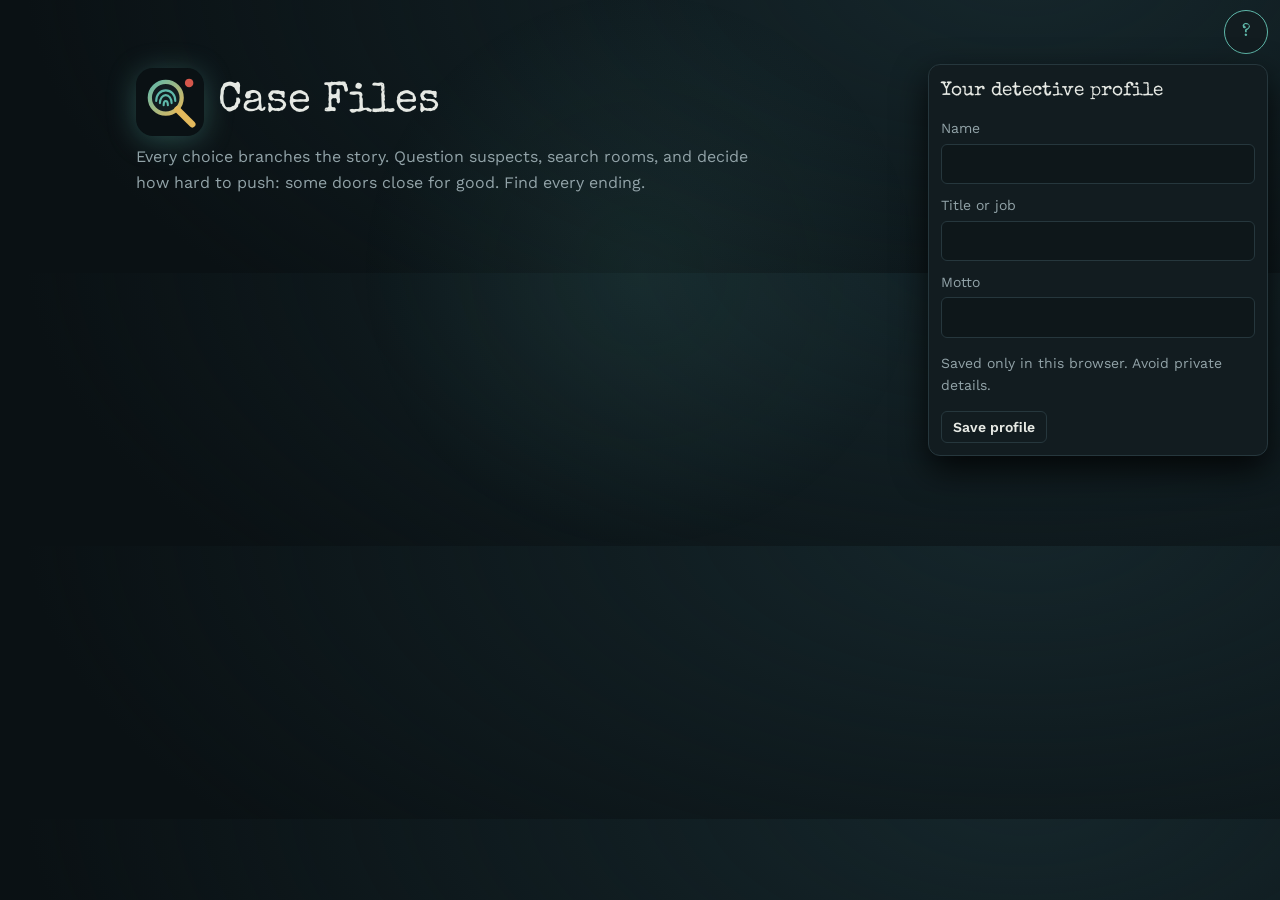
==== index.html @ d87f3939 "Add files via upload" ====
<!DOCTYPE html>
<html lang="en">
<head>
<meta charset="utf-8">
<meta name="viewport" content="width=device-width, initial-scale=1, viewport-fit=cover">
<title>Case Files: Choose Your Path</title>
<meta name="description" content="Branching detective mysteries. Question suspects, search rooms, and find every ending.">
<meta property="og:type" content="website">
<meta property="og:title" content="Case Files: Choose Your Path">
<meta property="og:description" content="Branching detective mysteries. Question suspects, search rooms, and find every ending.">
<meta name="theme-color" content="#0a1114">
<link rel="icon" type="image/svg+xml" href="favicon.svg">
<link href="https://fonts.googleapis.com/css2?family=Special+Elite&family=Work+Sans:wght@400;600&display=swap" rel="stylesheet">
<link rel="stylesheet" href="style.css">
</head>
<body>
<div id="pf"><button class="pbtn" id="pb" data-pt="1" aria-label="Profile">?</button><div id="pp" hidden></div></div>
<main class="wrap" id="app"></main>
<div id="live" class="sr" aria-live="polite" aria-atomic="true"></div>
<script src="cases/manor.js"></script>
<script src="cases/key.js"></script>
<script src="cases/fair.js"></script>
<script src="cases/violin.js"></script>
<script src="cases/wedding.js"></script>
<script src="cases/biryani.js"></script>
<script src="cases/houseboat.js"></script>
<script src="cases/arctic.js"></script>
<script src="cases/auction.js"></script>
<script src="cases/lighthouse.js"></script>
<script src="cases/starship.js"></script>
<script src="cases/mask.js"></script>
<script src="cases/idol.js"></script>
<script src="engine.js"></script>
</body>
</html>
---- style.css ----
:root{--bg:#0a1114;--panel:#121c20;--line:#26373d;--text:#e6e9e4;--mute:#92a3a8;--acc:#5fb8aa;--red:#d4574b;--gold:#e3b95c;color-scheme:dark;box-sizing:border-box;padding-top:env(safe-area-inset-top,0px);padding-bottom:env(safe-area-inset-bottom,0px)}
*,*::before,*::after{box-sizing:inherit}
html{scroll-padding-top:env(safe-area-inset-top,0px)}
body{margin:0;background:radial-gradient(1000px 500px at 80% -10%,#15262b,transparent),var(--bg);color:var(--text);font:400 16px/1.6 "Work Sans",system-ui,sans-serif}
body::before{content:"";position:fixed;inset:0;pointer-events:none;background:radial-gradient(280px circle at var(--mx,50%) var(--my,30%),#5fb8aa18,transparent)}
[hidden]{display:none!important}
.wrap{position:relative;z-index:1;max-width:1040px;margin:0 auto;padding:68px 16px 56px}
h1,h2,h3{font-family:"Special Elite","Courier New",monospace;font-weight:400;margin:0}
h1{font-size:clamp(26px,6vw,42px);line-height:1.1}
h2{font-size:19px;margin-bottom:10px}
.lead{color:var(--mute);max-width:62ch;margin:8px 0 22px}
.mute{color:var(--mute);font-size:14px}
a{color:var(--acc)}
.folders{display:grid;gap:14px;grid-template-columns:repeat(auto-fit,minmax(250px,1fr))}
.folder{text-align:left;background:var(--panel);border:1px solid var(--line);border-top:22px solid #2b4a52;border-radius:4px 14px 10px 10px;padding:14px 16px 16px;color:var(--text);cursor:pointer;font:inherit;transition:transform .15s,border-color .15s,box-shadow .2s;animation:rise2 .5s backwards}
.folder:nth-child(2){border-top-color:#4a3d2b}
.folder:hover{border-color:var(--acc);box-shadow:0 12px 28px #000b}
.folder h3{font-size:20px}.folder p{margin:4px 0;color:var(--mute);font-size:14px}
.fi{font-size:42px;line-height:1.1;animation:bob 3s ease-in-out infinite}
.stamp{display:inline-block;border:2px solid var(--red);color:var(--red);font-family:"Special Elite",monospace;padding:1px 8px;transform:rotate(-4deg);font-size:13px;margin-top:6px;transition:transform .2s}
.stamp.new{border-color:var(--mute);color:var(--mute)}
.folder:hover .stamp{transform:rotate(-9deg) scale(1.1)}
.brand{display:flex;align-items:center;gap:14px}.brand svg{width:68px;height:68px;flex:none;filter:drop-shadow(0 4px 14px #5fb8aa55);animation:bob 3s ease-in-out infinite}
.top{display:flex;gap:18px;margin-bottom:8px}
.grid{display:grid;gap:16px;grid-template-columns:1fr;margin-top:14px}
@media(min-width:820px){.grid{grid-template-columns:3fr 2fr}}
.panel{background:var(--panel);border:1px solid var(--line);border-radius:10px;padding:18px;animation:rise2 .5s backwards}
.ic{font-size:54px;line-height:1;margin-bottom:8px;animation:bob 3s ease-in-out infinite,pop2 .5s}
#txt,.endt{max-width:68ch;margin:0 0 14px;min-height:3em}
.choice{display:block;width:100%;text-align:left;padding:12px 14px;margin:9px 0;border-radius:10px;border:1px solid var(--line);background:#10222a;color:var(--text);font:600 15px "Work Sans",sans-serif;cursor:pointer;animation:rise2 .45s backwards;transition:transform .18s,border-color .18s,background .18s,box-shadow .2s}
.choice::before{content:"\25B8  ";color:var(--acc)}
.choice:hover{border-color:var(--acc);transform:translateX(7px);background:#15303a;box-shadow:-4px 0 0 var(--acc)}
button:focus-visible{outline:2px solid var(--gold);outline-offset:2px}
.back{border:0;background:none;color:var(--acc);font:600 14px "Work Sans",sans-serif;padding:0;cursor:pointer}
#notes{list-style:none;padding:0;margin:0}
#notes li{padding:8px 10px;border:1px dashed var(--line);border-radius:6px;margin-bottom:8px;font-size:14px;animation:drop .55s cubic-bezier(.3,1.6,.5,1)}
button{font:600 14px "Work Sans",sans-serif;color:var(--text);background:transparent;border:1px solid var(--line);border-radius:6px;padding:7px 11px;cursor:pointer}
.btns{display:flex;flex-wrap:wrap;gap:8px;margin-top:8px}
.fields{display:grid;gap:10px;grid-template-columns:repeat(auto-fit,minmax(180px,1fr))}
label{display:grid;gap:4px;color:var(--mute);font-size:14px}
input{background:#0e171a;border:1px solid var(--line);border-radius:6px;color:var(--text);font:inherit;padding:8px 10px}
.me{display:flex;gap:12px;align-items:center;flex-wrap:wrap}
.av{flex:none;width:52px;height:52px;border-radius:50%;background:#1d2f35;border:1px solid var(--acc);display:grid;place-items:center;font:22px "Special Elite",monospace;color:var(--acc)}
.info{flex:1;min-width:160px}.info b{font:20px "Special Elite",monospace}.info i{display:block;color:var(--mute)}
#pf{position:fixed;top:calc(env(safe-area-inset-top,0px) + 10px);right:12px;z-index:20}
.pbtn{width:44px;height:44px;border-radius:50%;padding:0;font:18px "Special Elite",monospace;background:var(--panel);border-color:var(--acc);color:var(--acc)}
#pp{position:absolute;right:0;top:54px;width:min(340px,calc(100vw - 24px));background:var(--panel);border:1px solid var(--line);border-radius:12px;padding:12px;box-shadow:0 14px 34px #000c;animation:pop2 .2s}
.toast{position:fixed;left:50%;bottom:calc(env(safe-area-inset-bottom,0px) + 24px);background:var(--gold);color:#1a1405;padding:8px 16px;border-radius:20px;font-weight:600;z-index:30;animation:rise 1.7s forwards}
.cf{position:fixed;inset:0;pointer-events:none;overflow:hidden;z-index:40}
.cf span{position:absolute;top:-40px;animation:fall 2.4s linear forwards}
.fl{position:fixed;inset:0;background:#d4574b;opacity:0;pointer-events:none;z-index:35;animation:fl .5s}
.bigstamp{position:fixed;left:50%;top:40%;z-index:50;pointer-events:none;font:400 clamp(28px,9vw,72px) "Special Elite",monospace;border:6px solid;padding:6px 22px;border-radius:8px;white-space:nowrap;animation:slam 2.4s forwards}
.bigstamp.ok{color:#7fd49a}.bigstamp.no{color:var(--red)}
@keyframes rise2{from{opacity:0;transform:translateY(18px) scale(.98)}}
@keyframes pop2{from{opacity:0;transform:scale(.6)}}
@keyframes bob{50%{transform:translateY(-5px)}}
@keyframes drop{from{opacity:0;transform:translateY(-22px) rotate(-5deg) scale(.9)}}
@keyframes rise{0%{opacity:0;transform:translate(-50%,10px)}15%,80%{opacity:1;transform:translate(-50%,0)}100%{opacity:0;transform:translate(-50%,-10px)}}
@keyframes fall{to{transform:translateY(110vh) rotate(540deg)}}
@keyframes fl{30%{opacity:.28}}
@keyframes slam{0%{opacity:0;transform:translate(-50%,-50%) scale(4) rotate(-14deg)}15%{opacity:1;transform:translate(-50%,-50%) scale(1) rotate(-8deg)}20%{transform:translate(-50%,-46%) scale(1.05) rotate(-8deg)}26%{transform:translate(-50%,-50%) scale(1) rotate(-8deg)}85%{opacity:1;transform:translate(-50%,-50%) scale(1) rotate(-8deg)}100%{opacity:0;transform:translate(-50%,-50%) scale(1) rotate(-8deg)}}
@media(prefers-reduced-motion:reduce){*{transition:none!important;animation:none!important}}
.sr{position:absolute;width:1px;height:1px;margin:-1px;overflow:hidden;clip:rect(0 0 0 0);white-space:nowrap;border:0}
#txt{cursor:pointer}
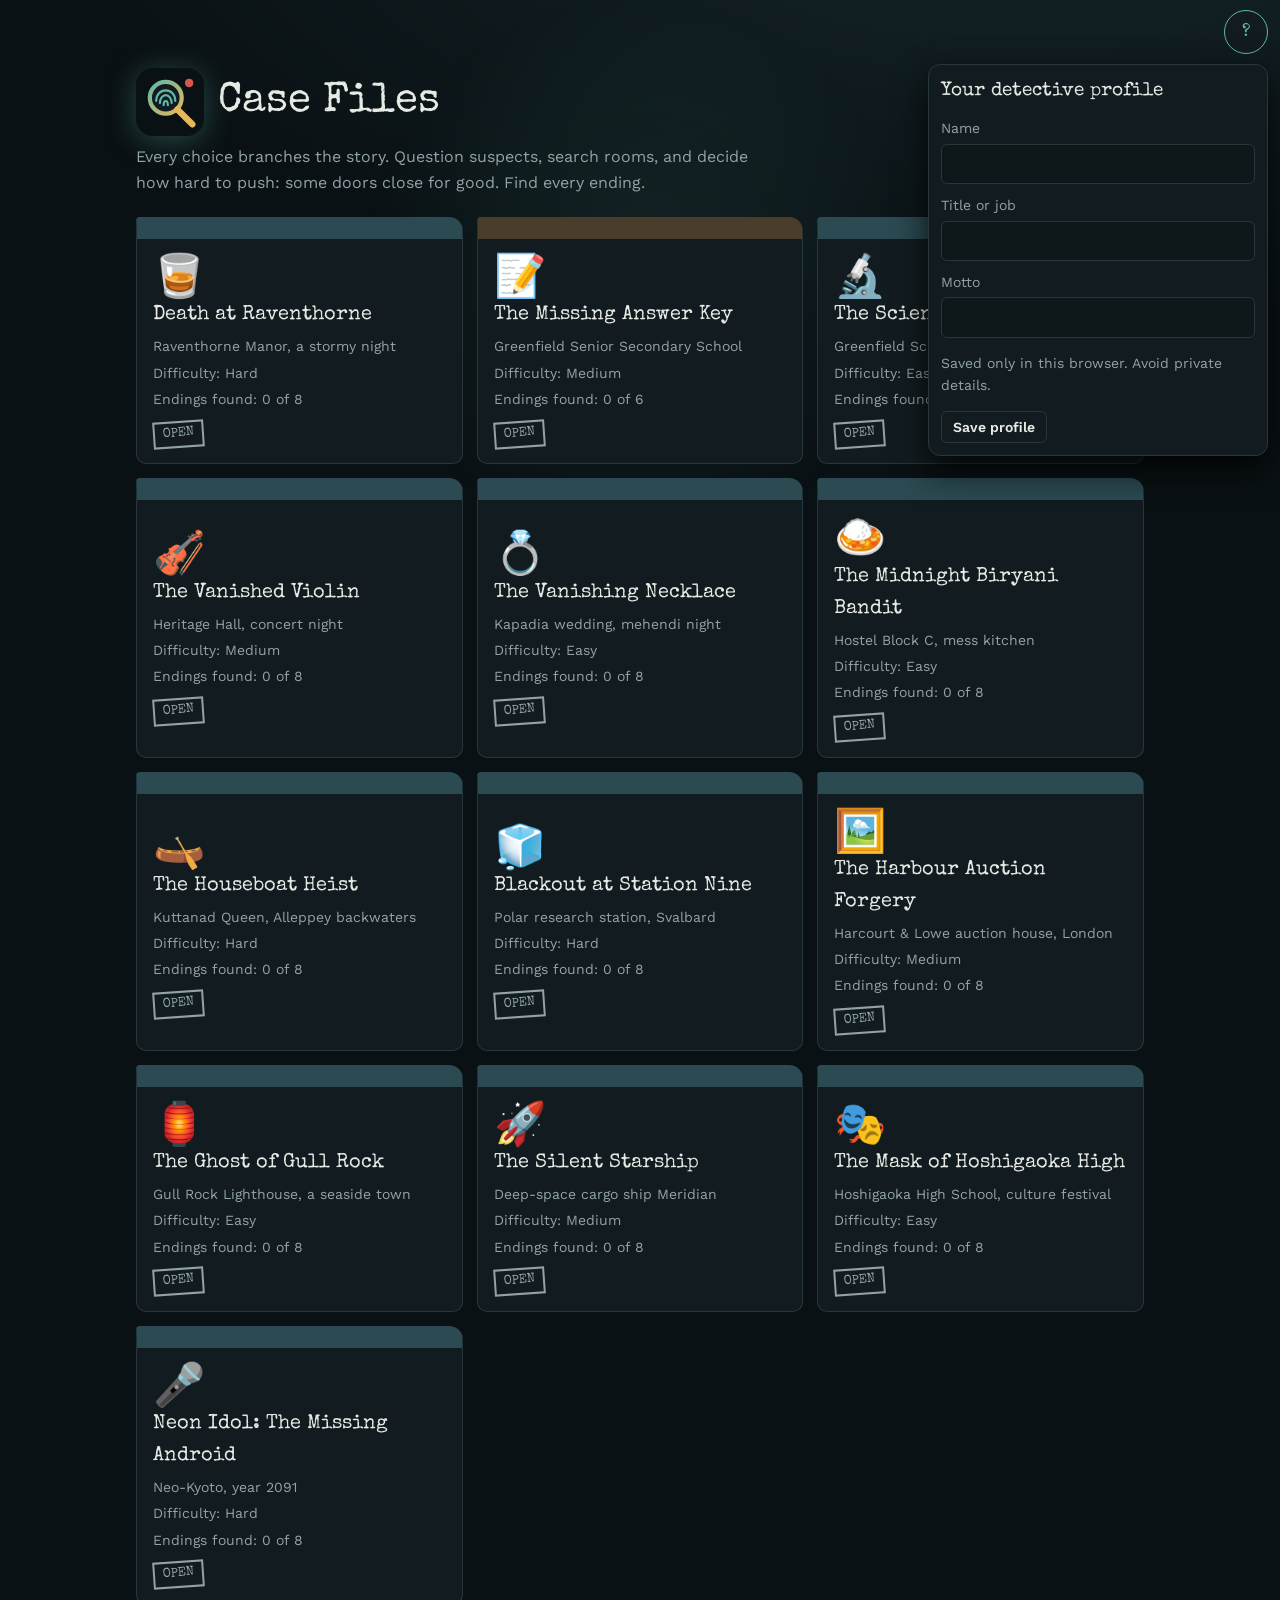
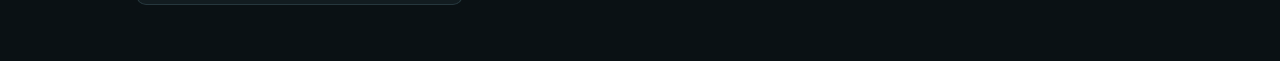
==== commit 508d212c: "Replace script references with new format" ====
--- a/index.html
+++ b/index.html
@@ -17,19 +17,19 @@
 <div id="pf"><button class="pbtn" id="pb" data-pt="1" aria-label="Profile">?</button><div id="pp" hidden></div></div>
 <main class="wrap" id="app"></main>
 <div id="live" class="sr" aria-live="polite" aria-atomic="true"></div>
-<script src="cases/manor.js"></script>
-<script src="cases/key.js"></script>
-<script src="cases/fair.js"></script>
-<script src="cases/violin.js"></script>
-<script src="cases/wedding.js"></script>
-<script src="cases/biryani.js"></script>
-<script src="cases/houseboat.js"></script>
-<script src="cases/arctic.js"></script>
-<script src="cases/auction.js"></script>
-<script src="cases/lighthouse.js"></script>
-<script src="cases/starship.js"></script>
-<script src="cases/mask.js"></script>
-<script src="cases/idol.js"></script>
+<script src="manor.js"></script>
+<script src="key.js"></script>
+<script src="fair.js"></script>
+<script src="violin.js"></script>
+<script src="wedding.js"></script>
+<script src="biryani.js"></script>
+<script src="houseboat.js"></script>
+<script src="arctic.js"></script>
+<script src="auction.js"></script>
+<script src="lighthouse.js"></script>
+<script src="starship.js"></script>
+<script src="mask.js"></script>
+<script src="idol.js"></script>
 <script src="engine.js"></script>
 </body>
 </html>
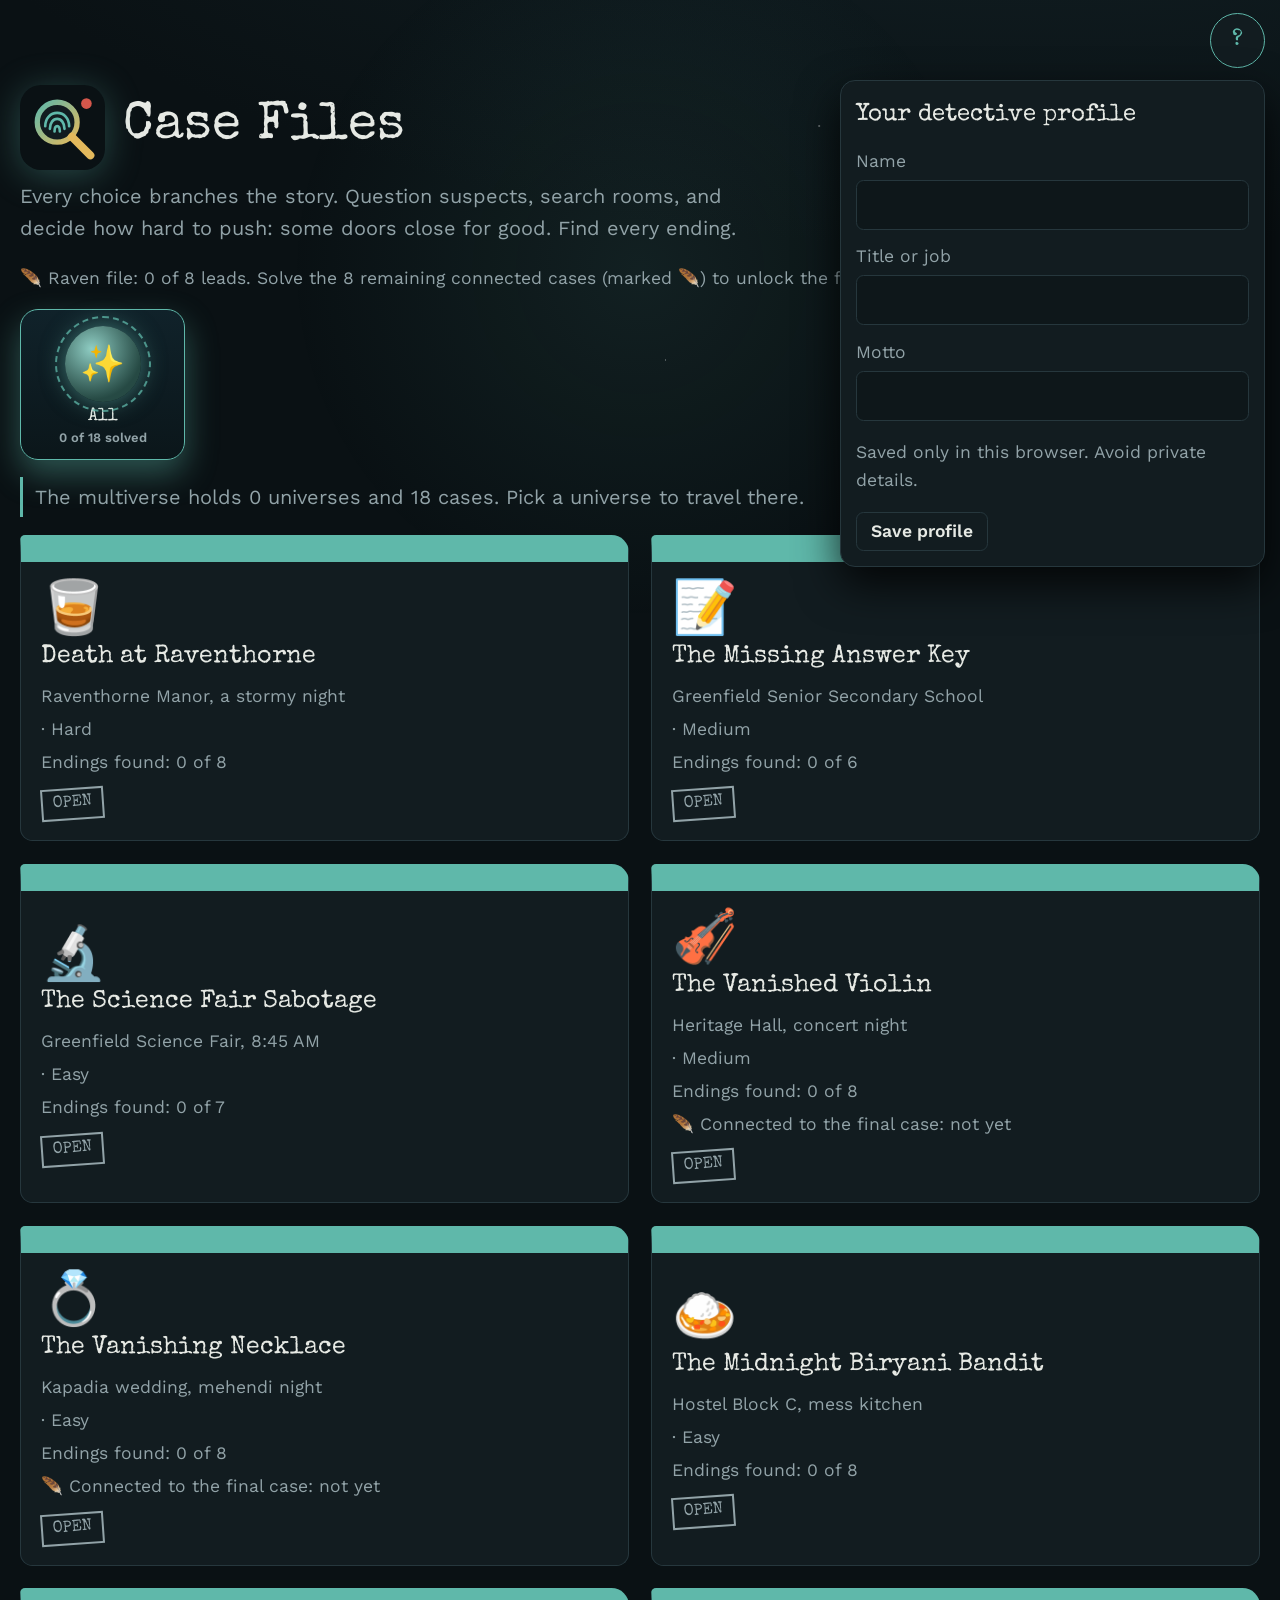
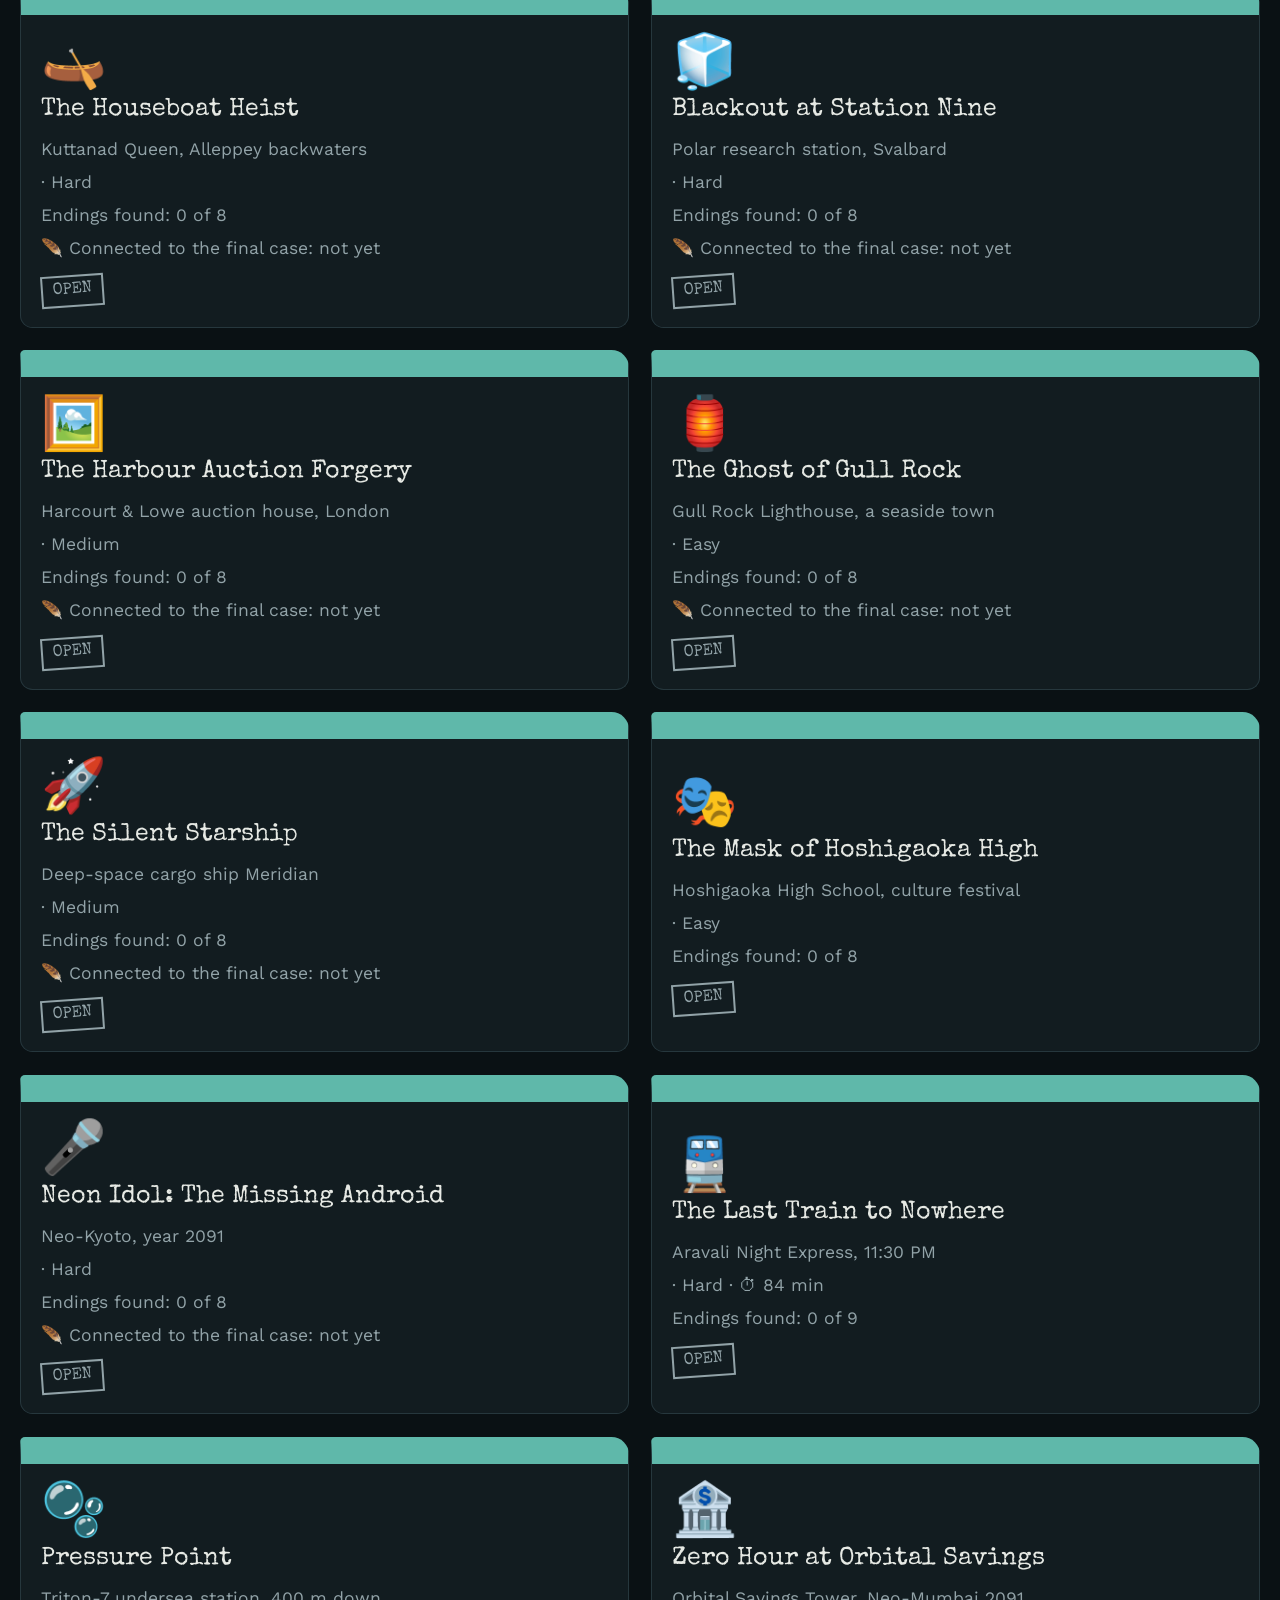
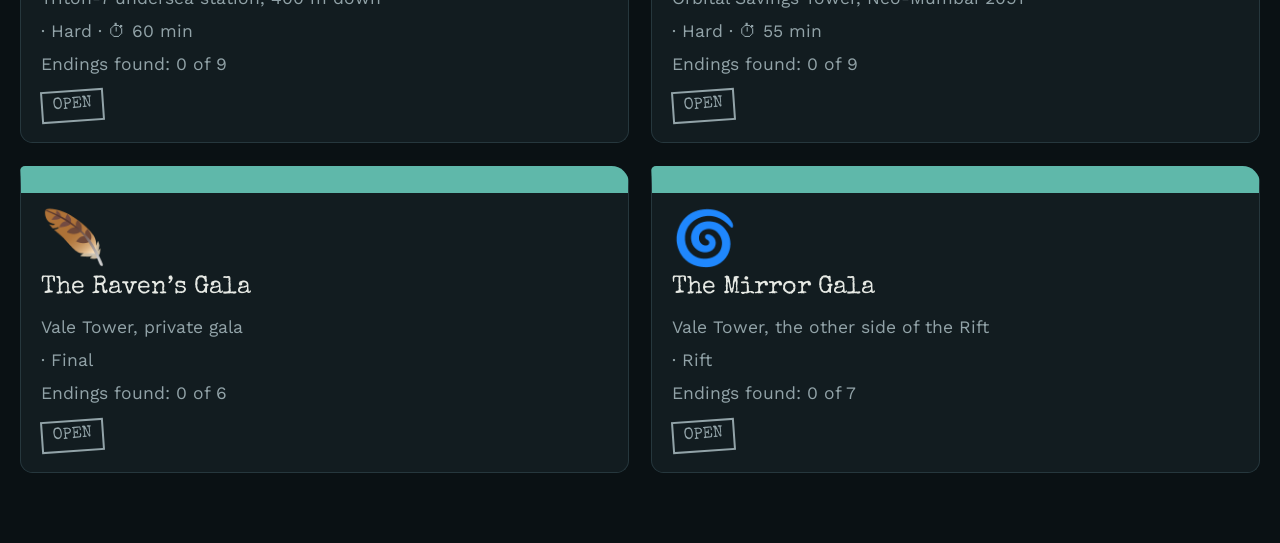
==== commit 9663ec09: "Add files via upload" ====
--- a/index.html
+++ b/index.html
@@ -30,6 +30,12 @@
 <script src="starship.js"></script>
 <script src="mask.js"></script>
 <script src="idol.js"></script>
+<script src="train.js"></script>
+<script src="deepdive.js"></script>
+<script src="neonbank.js"></script>
+<script src="boss.js"></script>
+<script src="mirror.js"></script>
+<script src="story.js"></script>
 <script src="engine.js"></script>
 </body>
 </html>
--- a/style.css
+++ b/style.css
@@ -1,64 +1,143 @@
 :root{--bg:#0a1114;--panel:#121c20;--line:#26373d;--text:#e6e9e4;--mute:#92a3a8;--acc:#5fb8aa;--red:#d4574b;--gold:#e3b95c;color-scheme:dark;box-sizing:border-box;padding-top:env(safe-area-inset-top,0px);padding-bottom:env(safe-area-inset-bottom,0px)}
 *,*::before,*::after{box-sizing:inherit}
 html{scroll-padding-top:env(safe-area-inset-top,0px)}
-body{margin:0;background:radial-gradient(1000px 500px at 80% -10%,#15262b,transparent),var(--bg);color:var(--text);font:400 16px/1.6 "Work Sans",system-ui,sans-serif}
-body::before{content:"";position:fixed;inset:0;pointer-events:none;background:radial-gradient(280px circle at var(--mx,50%) var(--my,30%),#5fb8aa18,transparent)}
+body{margin:0;background:radial-gradient(1250px 625px at 80% -10%,#15262b,transparent),var(--bg);color:var(--text);font:400 20px/1.6 "Work Sans",system-ui,sans-serif}
+body::before{content:"";position:fixed;inset:0;pointer-events:none;background:radial-gradient(350px circle at var(--mx,50%) var(--my,30%),#5fb8aa18,transparent)}
 [hidden]{display:none!important}
-.wrap{position:relative;z-index:1;max-width:1040px;margin:0 auto;padding:68px 16px 56px}
+.wrap{position:relative;z-index:1;max-width:1550px;margin:0 auto;padding:85px 20px 70px}
 h1,h2,h3{font-family:"Special Elite","Courier New",monospace;font-weight:400;margin:0}
-h1{font-size:clamp(26px,6vw,42px);line-height:1.1}
-h2{font-size:19px;margin-bottom:10px}
-.lead{color:var(--mute);max-width:62ch;margin:8px 0 22px}
-.mute{color:var(--mute);font-size:14px}
+h1{font-size:clamp(32.5px,6vw,52.5px);line-height:1.1}
+h2{font-size:23.8px;margin-bottom:12.5px}
+.lead{color:var(--mute);max-width:62ch;margin:10px 0 27.5px}
+.mute{color:var(--mute);font-size:17.5px}
 a{color:var(--acc)}
-.folders{display:grid;gap:14px;grid-template-columns:repeat(auto-fit,minmax(250px,1fr))}
-.folder{text-align:left;background:var(--panel);border:1px solid var(--line);border-top:22px solid #2b4a52;border-radius:4px 14px 10px 10px;padding:14px 16px 16px;color:var(--text);cursor:pointer;font:inherit;transition:transform .15s,border-color .15s,box-shadow .2s;animation:rise2 .5s backwards}
+.folders{display:grid;gap:22.5px;grid-template-columns:repeat(auto-fit,minmax(min(450px,100%),1fr))}
+.folder{text-align:left;background:var(--panel);border:1px solid var(--line);border-top:27.5px solid #2b4a52;border-radius:5px 17.5px 12.5px 12.5px;padding:17.5px 20px 20px;color:var(--text);cursor:pointer;font:inherit;transition:transform .15s,border-color .15s,box-shadow .2s;animation:rise2 .5s backwards}
 .folder:nth-child(2){border-top-color:#4a3d2b}
-.folder:hover{border-color:var(--acc);box-shadow:0 12px 28px #000b}
-.folder h3{font-size:20px}.folder p{margin:4px 0;color:var(--mute);font-size:14px}
-.fi{font-size:42px;line-height:1.1;animation:bob 3s ease-in-out infinite}
-.stamp{display:inline-block;border:2px solid var(--red);color:var(--red);font-family:"Special Elite",monospace;padding:1px 8px;transform:rotate(-4deg);font-size:13px;margin-top:6px;transition:transform .2s}
+.folder:hover{border-color:var(--acc);box-shadow:0 15px 35px #000b}
+.folder h3{font-size:25px}.folder p{margin:5px 0;color:var(--mute);font-size:17.5px}
+.fi{font-size:52.5px;line-height:1.1;animation:bob 3s ease-in-out infinite}
+.stamp{display:inline-block;border:2px solid var(--red);color:var(--red);font-family:"Special Elite",monospace;padding:1px 10px;transform:rotate(-4deg);font-size:16.2px;margin-top:7.5px;transition:transform .2s}
 .stamp.new{border-color:var(--mute);color:var(--mute)}
 .folder:hover .stamp{transform:rotate(-9deg) scale(1.1)}
-.brand{display:flex;align-items:center;gap:14px}.brand svg{width:68px;height:68px;flex:none;filter:drop-shadow(0 4px 14px #5fb8aa55);animation:bob 3s ease-in-out infinite}
-.top{display:flex;gap:18px;margin-bottom:8px}
-.grid{display:grid;gap:16px;grid-template-columns:1fr;margin-top:14px}
+.brand{display:flex;align-items:center;gap:17.5px}.brand svg{width:85px;height:85px;flex:none;filter:drop-shadow(0 5px 17.5px #5fb8aa55);animation:bob 3s ease-in-out infinite}
+.top{display:flex;gap:22.5px;margin-bottom:10px}
+.grid{display:grid;gap:20px;grid-template-columns:1fr;margin-top:17.5px}
 @media(min-width:820px){.grid{grid-template-columns:3fr 2fr}}
-.panel{background:var(--panel);border:1px solid var(--line);border-radius:10px;padding:18px;animation:rise2 .5s backwards}
-.ic{font-size:54px;line-height:1;margin-bottom:8px;animation:bob 3s ease-in-out infinite,pop2 .5s}
-#txt,.endt{max-width:68ch;margin:0 0 14px;min-height:3em}
-.choice{display:block;width:100%;text-align:left;padding:12px 14px;margin:9px 0;border-radius:10px;border:1px solid var(--line);background:#10222a;color:var(--text);font:600 15px "Work Sans",sans-serif;cursor:pointer;animation:rise2 .45s backwards;transition:transform .18s,border-color .18s,background .18s,box-shadow .2s}
+.panel{background:var(--panel);border:1px solid var(--line);border-radius:12.5px;padding:22.5px;animation:rise2 .5s backwards}
+.ic{font-size:67.5px;line-height:1;margin-bottom:10px;animation:bob 3s ease-in-out infinite,pop2 .5s}
+#txt,.endt{max-width:68ch;margin:0 0 17.5px;min-height:3em}
+.choice{display:block;width:100%;text-align:left;padding:15px 17.5px;margin:11.2px 0;border-radius:12.5px;border:1px solid var(--line);background:#10222a;color:var(--text);font:600 18.8px "Work Sans",sans-serif;cursor:pointer;animation:rise2 .45s backwards;transition:transform .18s,border-color .18s,background .18s,box-shadow .2s}
 .choice::before{content:"\25B8  ";color:var(--acc)}
-.choice:hover{border-color:var(--acc);transform:translateX(7px);background:#15303a;box-shadow:-4px 0 0 var(--acc)}
+.choice:hover{border-color:var(--acc);transform:translateX(8.8px);background:#15303a;box-shadow:-5px 0 0 var(--acc)}
 button:focus-visible{outline:2px solid var(--gold);outline-offset:2px}
-.back{border:0;background:none;color:var(--acc);font:600 14px "Work Sans",sans-serif;padding:0;cursor:pointer}
+.back{border:0;background:none;color:var(--acc);font:600 17.5px "Work Sans",sans-serif;padding:0;cursor:pointer}
 #notes{list-style:none;padding:0;margin:0}
-#notes li{padding:8px 10px;border:1px dashed var(--line);border-radius:6px;margin-bottom:8px;font-size:14px;animation:drop .55s cubic-bezier(.3,1.6,.5,1)}
-button{font:600 14px "Work Sans",sans-serif;color:var(--text);background:transparent;border:1px solid var(--line);border-radius:6px;padding:7px 11px;cursor:pointer}
-.btns{display:flex;flex-wrap:wrap;gap:8px;margin-top:8px}
-.fields{display:grid;gap:10px;grid-template-columns:repeat(auto-fit,minmax(180px,1fr))}
-label{display:grid;gap:4px;color:var(--mute);font-size:14px}
-input{background:#0e171a;border:1px solid var(--line);border-radius:6px;color:var(--text);font:inherit;padding:8px 10px}
-.me{display:flex;gap:12px;align-items:center;flex-wrap:wrap}
-.av{flex:none;width:52px;height:52px;border-radius:50%;background:#1d2f35;border:1px solid var(--acc);display:grid;place-items:center;font:22px "Special Elite",monospace;color:var(--acc)}
-.info{flex:1;min-width:160px}.info b{font:20px "Special Elite",monospace}.info i{display:block;color:var(--mute)}
-#pf{position:fixed;top:calc(env(safe-area-inset-top,0px) + 10px);right:12px;z-index:20}
-.pbtn{width:44px;height:44px;border-radius:50%;padding:0;font:18px "Special Elite",monospace;background:var(--panel);border-color:var(--acc);color:var(--acc)}
-#pp{position:absolute;right:0;top:54px;width:min(340px,calc(100vw - 24px));background:var(--panel);border:1px solid var(--line);border-radius:12px;padding:12px;box-shadow:0 14px 34px #000c;animation:pop2 .2s}
-.toast{position:fixed;left:50%;bottom:calc(env(safe-area-inset-bottom,0px) + 24px);background:var(--gold);color:#1a1405;padding:8px 16px;border-radius:20px;font-weight:600;z-index:30;animation:rise 1.7s forwards}
+#notes li{padding:10px 12.5px;border:1px dashed var(--line);border-radius:7.5px;margin-bottom:10px;font-size:17.5px;animation:drop .55s cubic-bezier(.3,1.6,.5,1)}
+button{font:600 17.5px "Work Sans",sans-serif;color:var(--text);background:transparent;border:1px solid var(--line);border-radius:7.5px;padding:8.8px 13.8px;cursor:pointer}
+.btns{display:flex;flex-wrap:wrap;gap:10px;margin-top:10px}
+.fields{display:grid;gap:12.5px;grid-template-columns:repeat(auto-fit,minmax(225px,1fr))}
+label{display:grid;gap:5px;color:var(--mute);font-size:17.5px}
+input{background:#0e171a;border:1px solid var(--line);border-radius:7.5px;color:var(--text);font:inherit;padding:10px 12.5px}
+.me{display:flex;gap:15px;align-items:center;flex-wrap:wrap}
+.av{flex:none;width:65px;height:65px;border-radius:50%;background:#1d2f35;border:1px solid var(--acc);display:grid;place-items:center;font:27.5px "Special Elite",monospace;color:var(--acc)}
+.info{flex:1;min-width:200px}.info b{font:25px "Special Elite",monospace}.info i{display:block;color:var(--mute)}
+#pf{position:fixed;top:calc(env(safe-area-inset-top,0px) + 12.5px);right:15px;z-index:20}
+.pbtn{width:55px;height:55px;border-radius:50%;padding:0;font:22.5px "Special Elite",monospace;background:var(--panel);border-color:var(--acc);color:var(--acc)}
+#pp{position:absolute;right:0;top:67.5px;width:min(425px,calc(100vw - 30px));background:var(--panel);border:1px solid var(--line);border-radius:15px;padding:15px;box-shadow:0 17.5px 42.5px #000c;animation:pop2 .2s}
+.toast{position:fixed;left:50%;bottom:calc(env(safe-area-inset-bottom,0px) + 30px);background:var(--gold);color:#1a1405;padding:10px 20px;border-radius:25px;font-weight:600;z-index:30;animation:rise 1.7s forwards}
 .cf{position:fixed;inset:0;pointer-events:none;overflow:hidden;z-index:40}
-.cf span{position:absolute;top:-40px;animation:fall 2.4s linear forwards}
+.cf span{position:absolute;top:-50px;animation:fall 2.4s linear forwards}
 .fl{position:fixed;inset:0;background:#d4574b;opacity:0;pointer-events:none;z-index:35;animation:fl .5s}
-.bigstamp{position:fixed;left:50%;top:40%;z-index:50;pointer-events:none;font:400 clamp(28px,9vw,72px) "Special Elite",monospace;border:6px solid;padding:6px 22px;border-radius:8px;white-space:nowrap;animation:slam 2.4s forwards}
+.bigstamp{position:fixed;left:50%;top:40%;z-index:50;pointer-events:none;font:400 clamp(35px,9vw,90px) "Special Elite",monospace;border:7.5px solid;padding:7.5px 27.5px;border-radius:10px;white-space:nowrap;animation:slam 2.4s forwards}
 .bigstamp.ok{color:#7fd49a}.bigstamp.no{color:var(--red)}
-@keyframes rise2{from{opacity:0;transform:translateY(18px) scale(.98)}}
+@keyframes rise2{from{opacity:0;transform:translateY(22.5px) scale(.98)}}
 @keyframes pop2{from{opacity:0;transform:scale(.6)}}
-@keyframes bob{50%{transform:translateY(-5px)}}
-@keyframes drop{from{opacity:0;transform:translateY(-22px) rotate(-5deg) scale(.9)}}
-@keyframes rise{0%{opacity:0;transform:translate(-50%,10px)}15%,80%{opacity:1;transform:translate(-50%,0)}100%{opacity:0;transform:translate(-50%,-10px)}}
+@keyframes bob{50%{transform:translateY(-6.2px)}}
+@keyframes drop{from{opacity:0;transform:translateY(-27.5px) rotate(-5deg) scale(.9)}}
+@keyframes rise{0%{opacity:0;transform:translate(-50%,12.5px)}15%,80%{opacity:1;transform:translate(-50%,0)}100%{opacity:0;transform:translate(-50%,-12.5px)}}
 @keyframes fall{to{transform:translateY(110vh) rotate(540deg)}}
 @keyframes fl{30%{opacity:.28}}
 @keyframes slam{0%{opacity:0;transform:translate(-50%,-50%) scale(4) rotate(-14deg)}15%{opacity:1;transform:translate(-50%,-50%) scale(1) rotate(-8deg)}20%{transform:translate(-50%,-46%) scale(1.05) rotate(-8deg)}26%{transform:translate(-50%,-50%) scale(1) rotate(-8deg)}85%{opacity:1;transform:translate(-50%,-50%) scale(1) rotate(-8deg)}100%{opacity:0;transform:translate(-50%,-50%) scale(1) rotate(-8deg)}}
 @media(prefers-reduced-motion:reduce){*{transition:none!important;animation:none!important}}
 .sr{position:absolute;width:1px;height:1px;margin:-1px;overflow:hidden;clip:rect(0 0 0 0);white-space:nowrap;border:0}
 #txt{cursor:pointer}
+#pp{max-height:80vh;overflow:auto}
+.bbtn{margin-bottom:14px}
+.board{margin-top:22px}
+.cork{position:relative;background:radial-gradient(#00000026 1px,transparent 1.6px) 0 0/9px 9px,radial-gradient(#ffffff14 1px,transparent 1.6px) 4px 5px/11px 11px,#7a5636;border:9px solid #4a3220;border-radius:6px;padding:30px 24px 34px;min-height:200px;box-shadow:inset 0 0 40px #0007}
+#strings{position:absolute;left:0;top:0;pointer-events:none;z-index:0;overflow:visible}
+#strings path{fill:none;stroke:#d4574b;stroke-width:3;stroke-linecap:round;filter:drop-shadow(0 2px 2px #0007)}
+#pins{position:relative;z-index:1;display:grid;grid-template-columns:repeat(auto-fill,minmax(min(240px,100%),1fr));gap:36px 28px}
+.pin{position:relative;background:#f1e7c8;color:#2a2418;padding:24px 14px 15px;border-radius:3px;font:400 16px/1.45 "Special Elite","Courier New",monospace;transform:rotate(var(--r,0deg));box-shadow:0 8px 14px #0008}
+.tack{position:absolute;top:6px;left:50%;width:14px;height:14px;margin-left:-7px;border-radius:50%;background:radial-gradient(circle at 35% 30%,#ff9a8f,#d4574b 55%,#7e211a);box-shadow:0 2px 3px #0008}
+.empty{color:#f1e7c8;margin:0}
+.bh{margin-top:18px}
+.badges{display:grid;grid-template-columns:repeat(auto-fill,minmax(120px,1fr));gap:10px}
+.badge{border:1px solid var(--line);border-radius:10px;padding:10px;text-align:center;font-size:14px;background:#10222a}
+.badge span{display:block;font-size:32px;line-height:1.2}
+.badge small{display:block;color:var(--mute);font-size:12px;margin-top:2px}
+.badge.off{opacity:.45;filter:grayscale(1)}
+.coda{max-width:68ch;border-left:3px solid var(--red);padding:8px 14px;background:#1a1416;font-size:17px;color:#d9cfc8;margin:0 0 14px}
+.coda em{color:var(--gold);font-style:normal}
+.folder.locked{opacity:.55;filter:grayscale(.6)}
+.rf{margin:-8px 0 22px}
+.board:not([hidden]){animation:boardIn .6s cubic-bezier(.2,.8,.2,1)}
+.cork::after{content:"";position:absolute;inset:0;pointer-events:none;z-index:2;background:radial-gradient(300px circle at var(--cx,50%) var(--cy,25%),#ffe6a838,transparent 70%)}
+#strings path{stroke-dasharray:1;stroke-dashoffset:0;transition:opacity .3s,stroke-width .3s,filter .3s;animation:sway 7s ease-in-out infinite alternate;animation-delay:var(--s,0s)}
+#strings path.new{animation:draw 1s cubic-bezier(.5,0,.3,1) backwards,sway 7s ease-in-out infinite alternate;animation-delay:var(--d,0ms),var(--s,0s)}
+#strings.dim path{opacity:.15}
+#strings.dim path.hot{opacity:1;stroke-width:4.5;filter:drop-shadow(0 0 7px #ff7062)}
+.pin{transition:transform .28s cubic-bezier(.3,1.6,.5,1),box-shadow .28s;cursor:default}
+.pin:hover{transform:rotate(0) scale(1.06) translateY(-4px);z-index:3;box-shadow:0 18px 26px #000a}
+.pin.new{animation:pinDrop .8s cubic-bezier(.3,1.4,.5,1) var(--d,0ms) backwards}
+.pin.new .tack{animation:tackPop .4s cubic-bezier(.3,2,.5,1) calc(var(--d,0ms) + .5s) backwards}
+@keyframes boardIn{from{opacity:0;transform:translateY(30px) scale(.97)}}
+@keyframes pinDrop{0%{opacity:0;transform:translateY(-90px) rotate(calc(var(--r) * -5)) scale(1.3);box-shadow:0 40px 40px #0005}60%{opacity:1}}
+@keyframes tackPop{from{transform:scale(0)}}
+@keyframes draw{from{stroke-dashoffset:1}}
+@keyframes sway{50%{transform:translateY(3px)}}
+body::after{content:"";position:fixed;inset:0;pointer-events:none;z-index:0;opacity:.55;background-image:radial-gradient(1.5px 1.5px at 12% 22%,#fff,transparent),radial-gradient(1px 1px at 38% 68%,#cfe,transparent),radial-gradient(1.5px 1.5px at 64% 14%,#fff,transparent),radial-gradient(1px 1px at 83% 52%,#fdf,transparent),radial-gradient(1px 1px at 91% 88%,#fff,transparent),radial-gradient(1.5px 1.5px at 24% 90%,#cfe,transparent),radial-gradient(1px 1px at 52% 40%,#fff,transparent);animation:twinkle 5s ease-in-out infinite alternate}
+.mv{margin:6px 0 18px}
+.orbs{display:flex;flex-wrap:wrap;gap:20px;margin:6px 0 12px}
+.orb{display:grid;justify-items:center;gap:5px;width:165px;padding:16px 10px 14px;border-radius:18px;background:linear-gradient(#10222a,#0b161a);border:1px solid color-mix(in srgb,var(--c) 40%,var(--line));cursor:pointer;transition:transform .25s,box-shadow .25s,border-color .25s}
+.orb .oi{position:relative;width:76px;height:76px;border-radius:50%;display:grid;place-items:center;font-size:36px;background:radial-gradient(circle at 35% 30%,color-mix(in srgb,var(--c) 70%,#fff),color-mix(in srgb,var(--c) 40%,#000) 70%);box-shadow:0 0 24px color-mix(in srgb,var(--c) 60%,transparent);animation:bob 4s ease-in-out infinite}
+.orb .oi::before{content:"";position:absolute;inset:-10px;border-radius:50%;border:2px dashed color-mix(in srgb,var(--c) 75%,transparent);animation:spin 14s linear infinite}
+.orb:hover,.orb.on{transform:translateY(-5px);border-color:var(--c);box-shadow:0 14px 32px color-mix(in srgb,var(--c) 40%,transparent)}
+.orb.on .oi::before{animation-duration:5s}
+.orb b{font:400 18px "Special Elite",monospace;color:var(--text)}
+.orb small{color:var(--mute);font-size:13px}
+.wdesc{max-width:80ch;margin:0;color:var(--mute);border-left:3px solid var(--c,var(--acc));padding:4px 0 4px 12px}
+.wdesc b{color:var(--c,var(--text))}
+.warp{position:fixed;inset:-20%;z-index:60;pointer-events:none;background:conic-gradient(from 0deg,var(--c),#000,var(--c),#fff,var(--c),#000,var(--c));mix-blend-mode:screen;animation:warp 1.1s ease-in-out forwards;border-radius:50%}
+.clock{margin-bottom:14px}
+.clock span{display:block;font:400 18px "Special Elite","Courier New",monospace;color:var(--gold)}
+.clock i{display:block;height:9px;border-radius:5px;background:#0e171a;border:1px solid var(--line);overflow:hidden;margin-top:6px}
+.clock b{display:block;height:100%;background:linear-gradient(90deg,var(--acc),var(--gold));transition:width .6s}
+.clock.low span{color:var(--red);animation:pulse .8s ease-in-out infinite alternate}
+.clock.low b{background:var(--red)}
+.tabs{display:flex;flex-wrap:wrap;gap:10px;margin-bottom:10px}
+.tabs button.on{border-color:var(--acc);color:var(--acc);background:#10222a}
+.tline{position:relative;max-width:920px;margin:10px auto 0;padding:8px 0 4px}
+.tline[hidden]{display:none}
+.tl-line{position:absolute;left:50%;top:0;bottom:0;width:3px;margin-left:-1.5px;border-radius:2px;background:linear-gradient(var(--acc),var(--gold));box-shadow:0 0 14px var(--acc);transform-origin:top;animation:lineGrow 1.1s ease-out backwards}
+.tl-item{position:relative;width:50%;box-sizing:border-box;padding:0 38px 26px 0;text-align:right}
+.tl-item.r{margin-left:50%;padding:0 0 26px 38px;text-align:left}
+.tl-dot{position:absolute;top:3px;right:-10px;width:20px;height:20px;border-radius:50%;background:var(--bg);border:3px solid var(--gold);box-shadow:0 0 12px var(--gold)}
+.tl-item.r .tl-dot{right:auto;left:-10px}
+.tl-time{font:400 18px "Special Elite","Courier New",monospace;color:var(--gold);margin-bottom:5px}
+.tl-card{display:inline-block;max-width:100%;text-align:left;background:#10222a;border:1px solid var(--line);border-radius:10px;padding:11px 15px;font-size:16.5px;line-height:1.45;transition:transform .25s,border-color .25s}
+.tl-card:hover{transform:translateY(-3px);border-color:var(--acc)}
+.chips{display:flex;flex-wrap:wrap;gap:6px;margin-top:8px}
+.chips em{font-style:normal;font-size:13px;padding:1px 9px;border-radius:12px;border:1px solid var(--red);color:#ff9a8f}
+.tl-gap{position:relative;z-index:1;text-align:center;padding:0 0 22px;color:var(--mute);font-size:14px}
+.tl-gap span{background:var(--panel);border:1px dashed var(--line);border-radius:14px;padding:3px 14px}
+.tl-item.new{animation:tlIn .75s cubic-bezier(.3,1.3,.5,1) var(--d,0ms) backwards}
+.tl-item.new .tl-dot{animation:tackPop .5s cubic-bezier(.3,2,.5,1) calc(var(--d,0ms) + .35s) backwards}
+@media(max-width:700px){.tl-line{left:14px}.tl-item,.tl-item.r{width:100%;margin-left:0;padding:0 0 24px 44px;text-align:left}.tl-item .tl-dot,.tl-item.r .tl-dot{left:4px;right:auto}}
+@keyframes twinkle{from{opacity:.25}to{opacity:.7}}
+@keyframes spin{to{transform:rotate(360deg)}}
+@keyframes warp{0%{opacity:0;transform:scale(.1) rotate(0)}35%{opacity:1}100%{opacity:0;transform:scale(2.6) rotate(220deg)}}
+@keyframes pulse{to{opacity:.55}}
+@keyframes lineGrow{from{transform:scaleY(0)}}
+@keyframes tlIn{from{opacity:0;transform:translateY(26px) scale(.94)}}
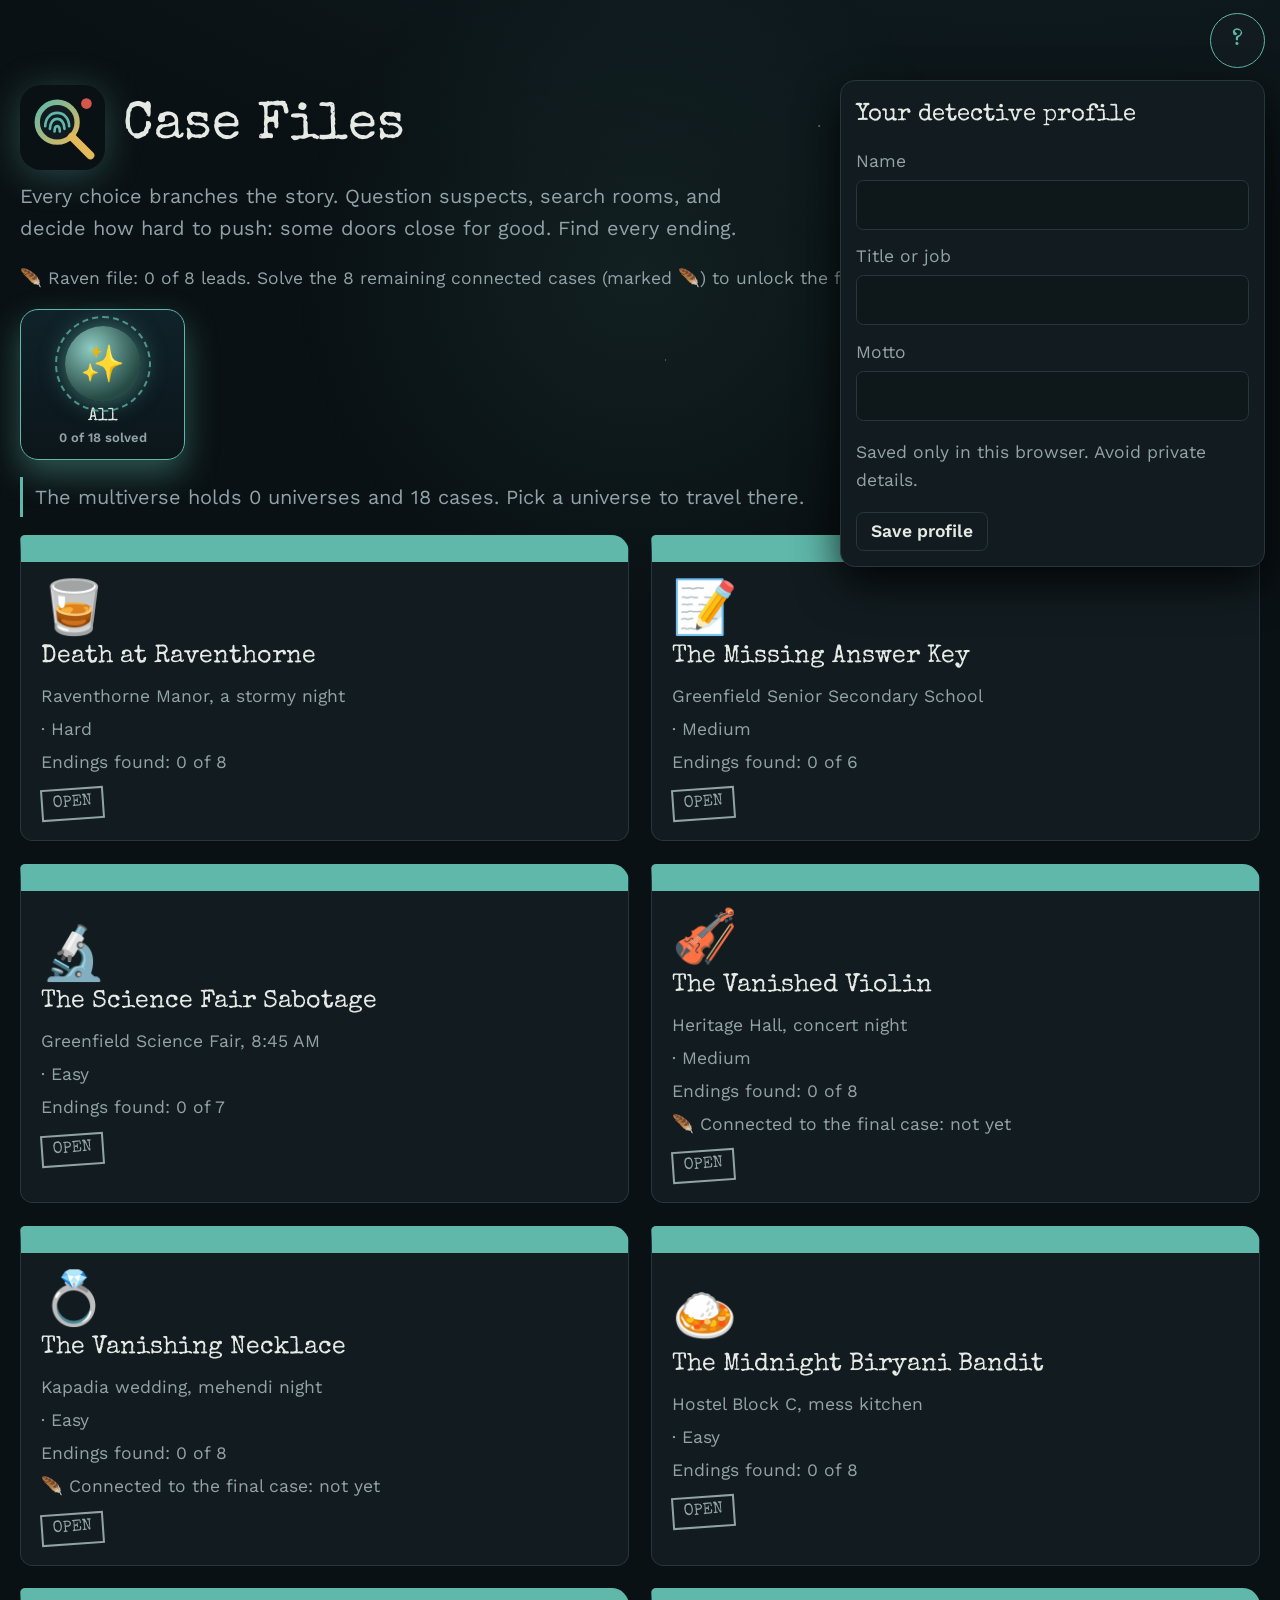
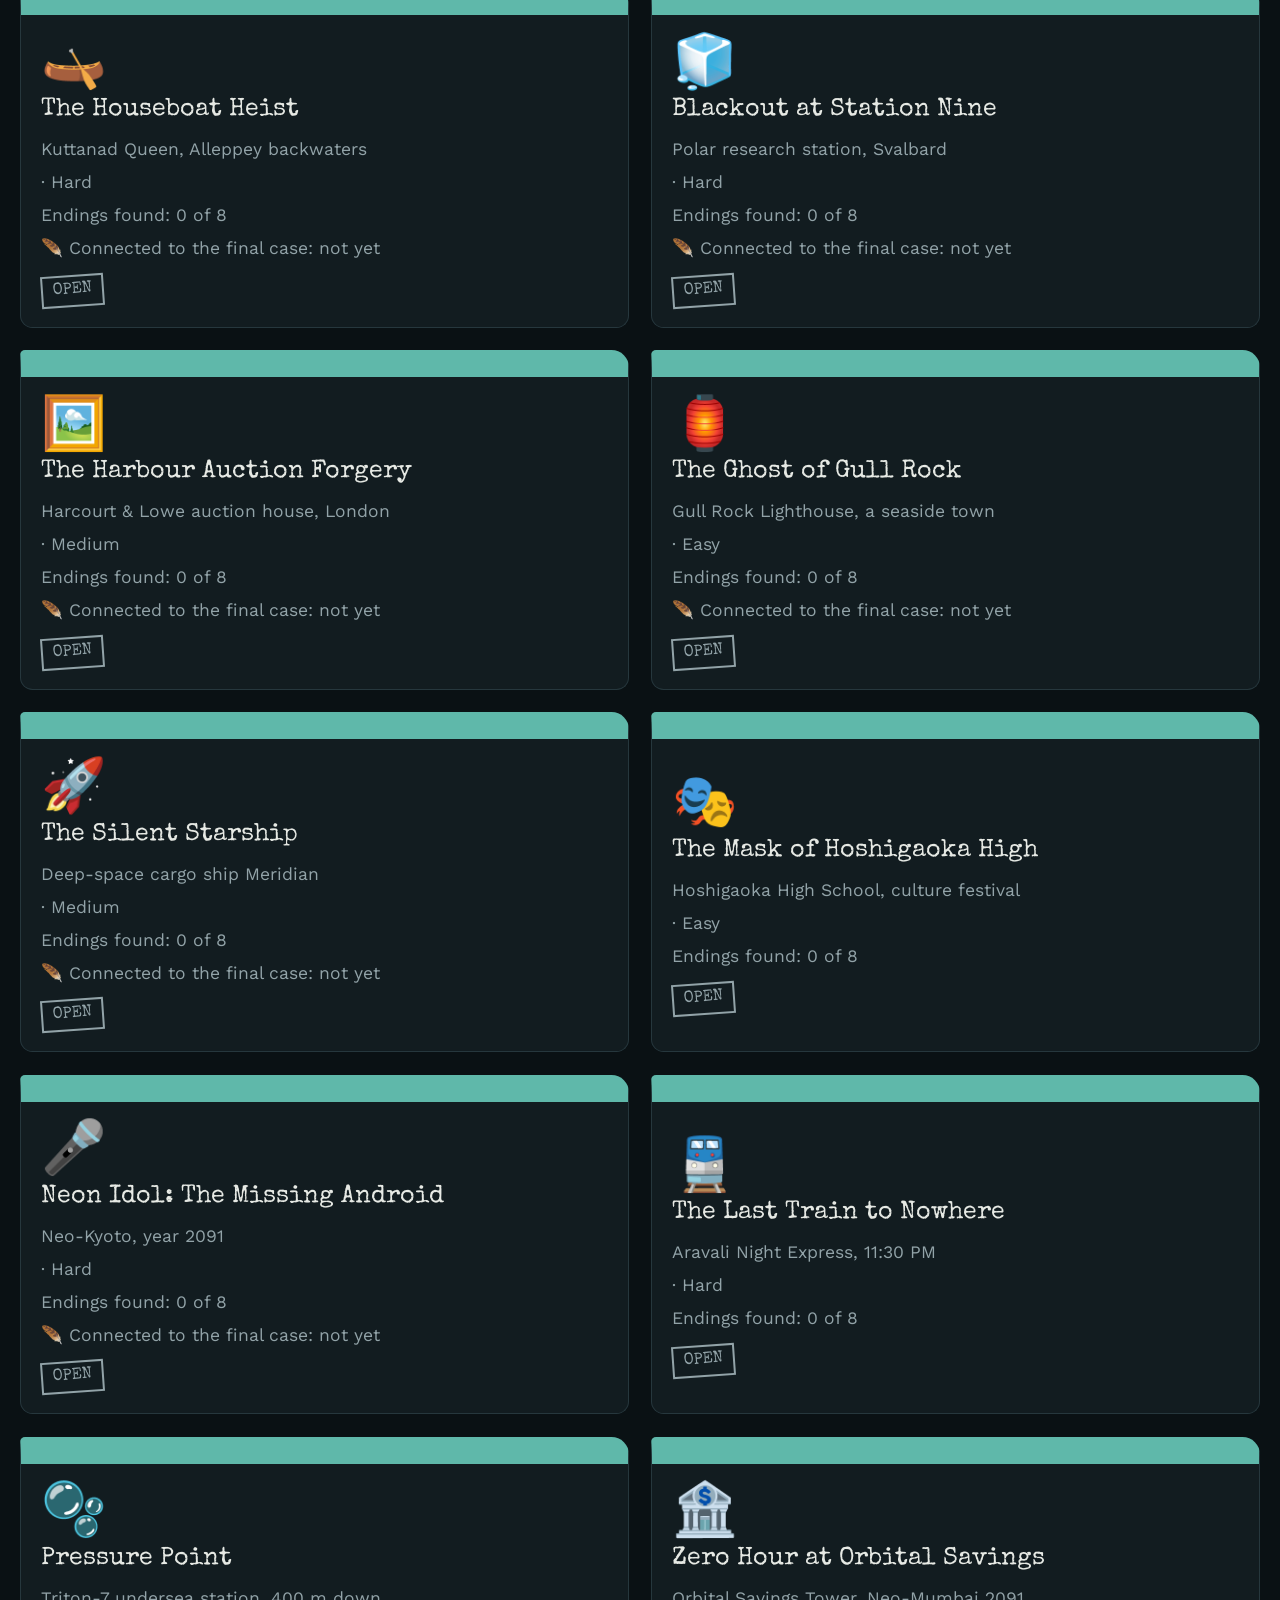
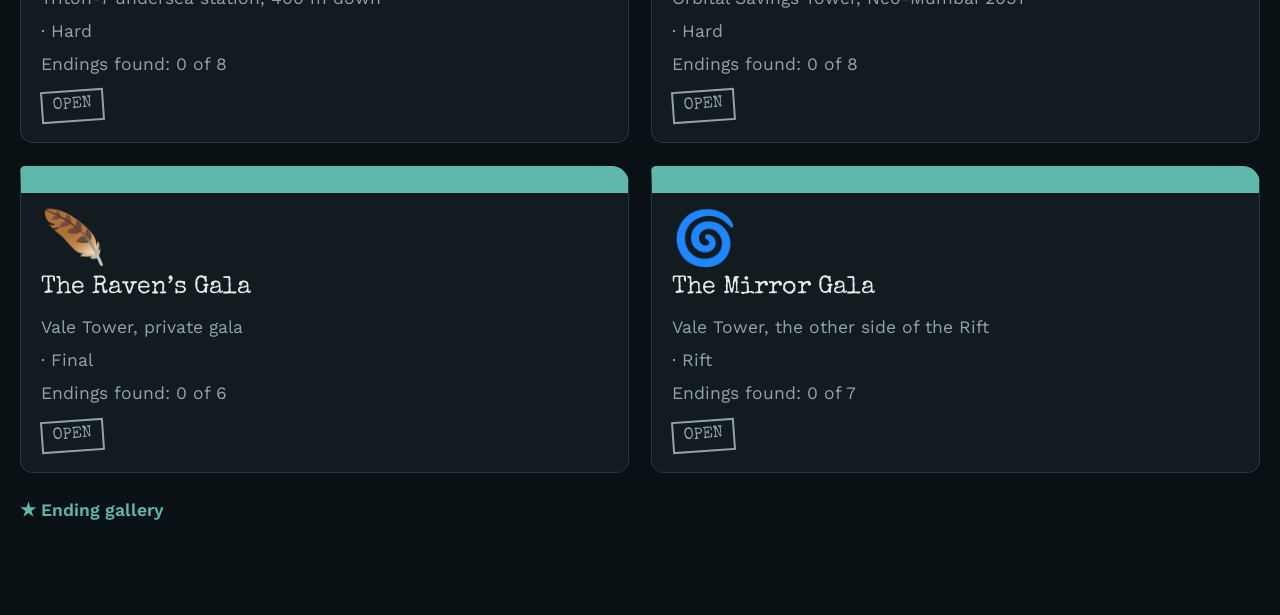
==== commit 1b98873c: "Add files via upload" ====
--- a/index.html
+++ b/index.html
@@ -36,6 +36,13 @@
 <script src="boss.js"></script>
 <script src="mirror.js"></script>
 <script src="story.js"></script>
+<script src="portraits.js"></script>
+<script src="mood.js"></script>
+<script src="save.js"></script>
+<script src="endings.js"></script>
+<script src="epilogue.js"></script>
+<script src="timeline.js"></script>
+<script src="timelines.js"></script>
 <script src="engine.js"></script>
 </body>
 </html>
--- a/style.css
+++ b/style.css
@@ -110,12 +110,6 @@
 .wdesc{max-width:80ch;margin:0;color:var(--mute);border-left:3px solid var(--c,var(--acc));padding:4px 0 4px 12px}
 .wdesc b{color:var(--c,var(--text))}
 .warp{position:fixed;inset:-20%;z-index:60;pointer-events:none;background:conic-gradient(from 0deg,var(--c),#000,var(--c),#fff,var(--c),#000,var(--c));mix-blend-mode:screen;animation:warp 1.1s ease-in-out forwards;border-radius:50%}
-.clock{margin-bottom:14px}
-.clock span{display:block;font:400 18px "Special Elite","Courier New",monospace;color:var(--gold)}
-.clock i{display:block;height:9px;border-radius:5px;background:#0e171a;border:1px solid var(--line);overflow:hidden;margin-top:6px}
-.clock b{display:block;height:100%;background:linear-gradient(90deg,var(--acc),var(--gold));transition:width .6s}
-.clock.low span{color:var(--red);animation:pulse .8s ease-in-out infinite alternate}
-.clock.low b{background:var(--red)}
 .tabs{display:flex;flex-wrap:wrap;gap:10px;margin-bottom:10px}
 .tabs button.on{border-color:var(--acc);color:var(--acc);background:#10222a}
 .tline{position:relative;max-width:920px;margin:10px auto 0;padding:8px 0 4px}
@@ -141,3 +135,16 @@
 @keyframes pulse{to{opacity:.55}}
 @keyframes lineGrow{from{transform:scaleY(0)}}
 @keyframes tlIn{from{opacity:0;transform:translateY(26px) scale(.94)}}
+#txt{white-space:pre-line}
+.sus{display:flex;gap:16px;align-items:center;margin-bottom:14px}
+.si{flex:1;min-width:0;display:grid;gap:8px}
+.si b{font:23px "Special Elite",monospace;font-weight:400}
+.si i{color:var(--mute);font-size:16px}
+.choice:disabled{opacity:.45;cursor:not-allowed;transform:none;box-shadow:none;border-color:var(--line);background:#10222a}
+.choice:disabled::before{content:"\1F910  "}
+.choice:disabled:hover{transform:none;box-shadow:none;border-color:var(--line);background:#10222a}
+#tlp{margin-top:20px}
+#tlp .cft{padding:0;background:none;box-shadow:none}
+#cont{margin-bottom:22px}
+#epi .cfx{margin:0 0 17.5px;padding:18px 20px}
+:root{--cf-panel:#121c20;--cf-text:#e6e9e4;--cf-muted:#92a3a8;--cf-accent:#e3b95c;--cf-font-display:"Special Elite","Courier New",monospace}
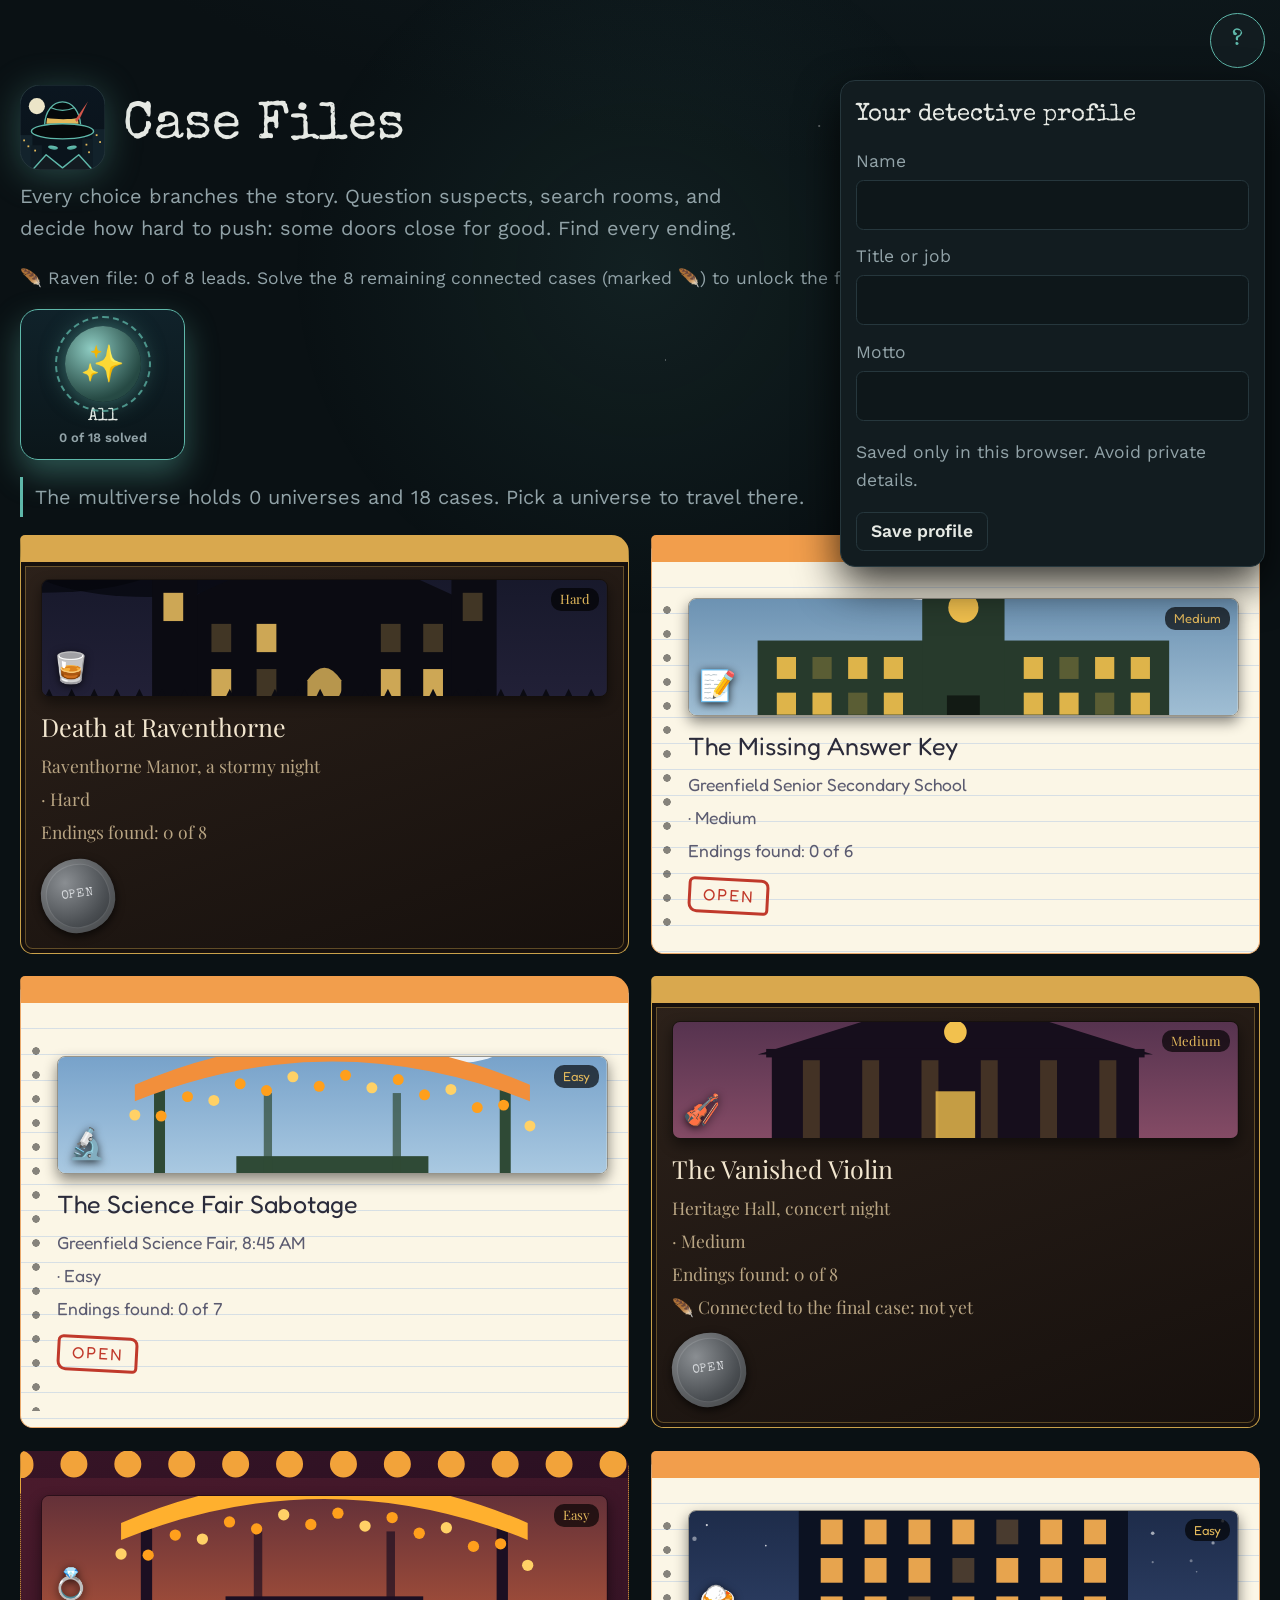
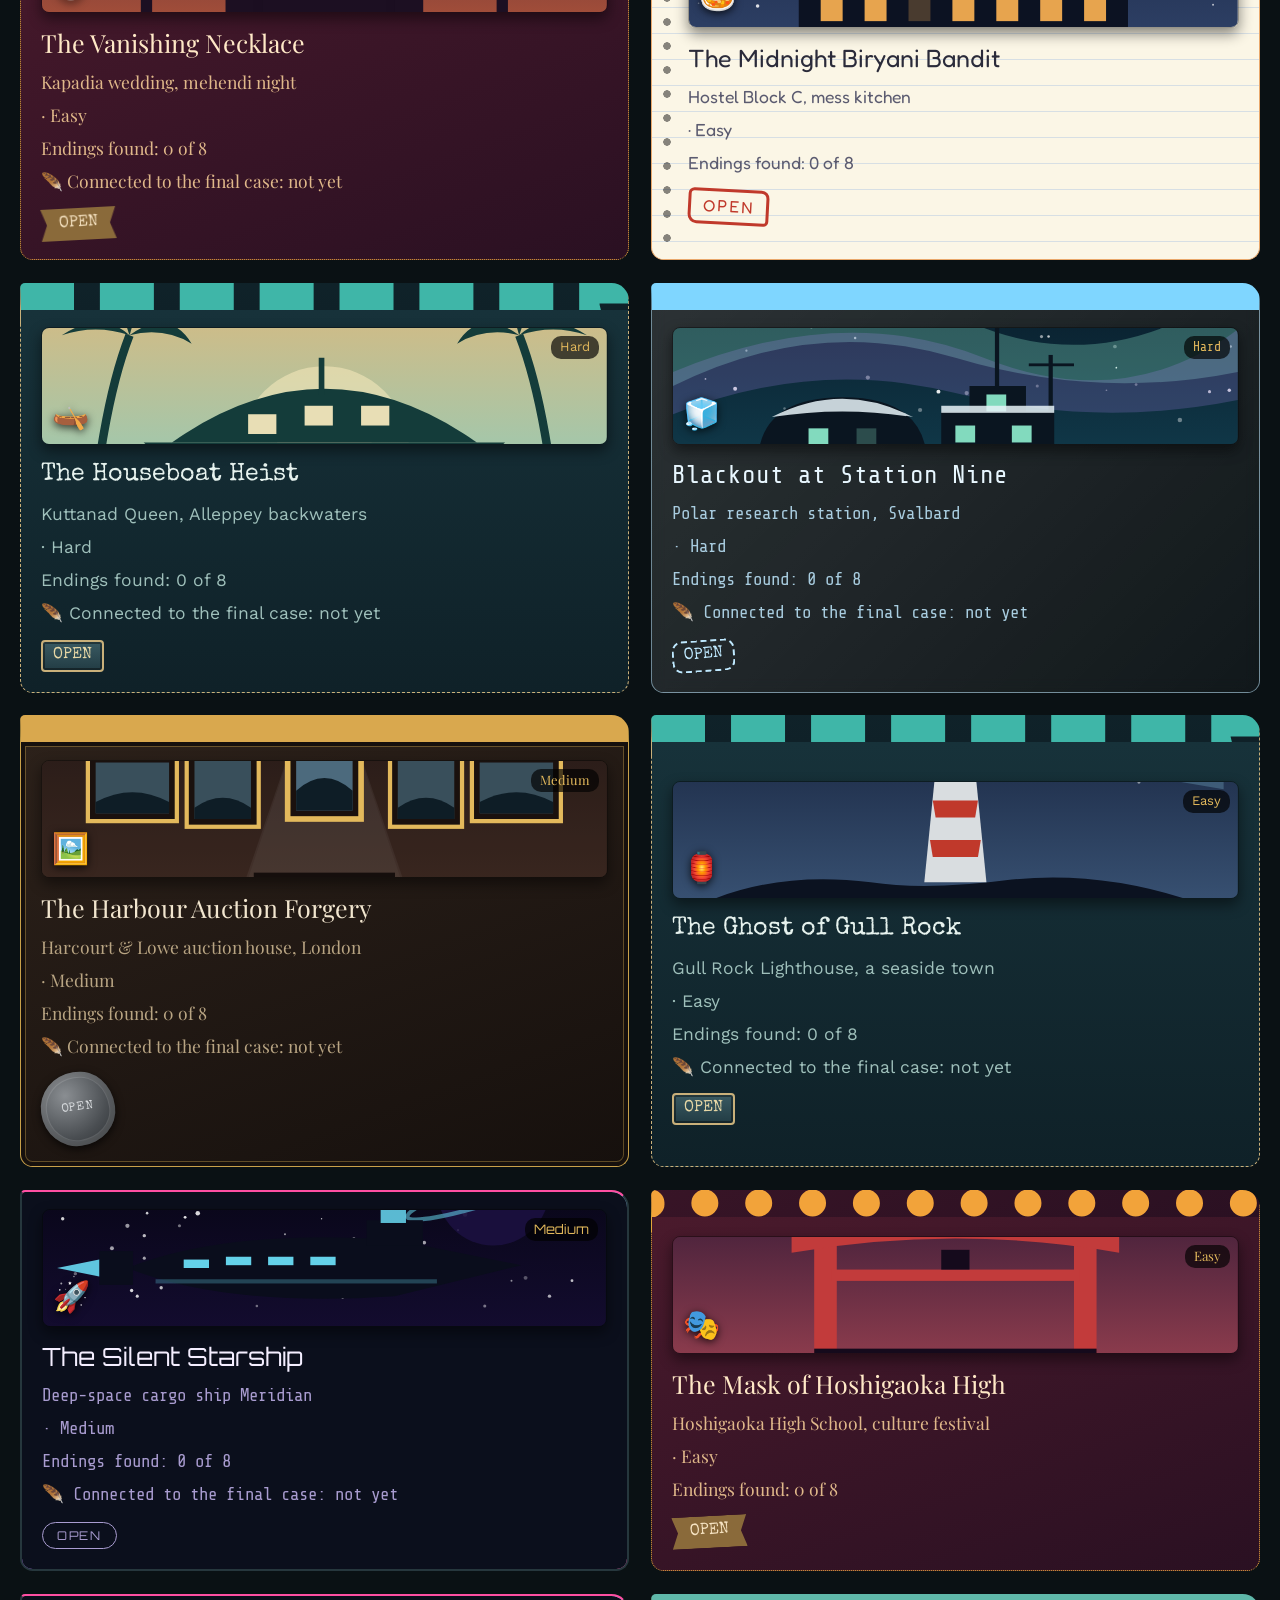
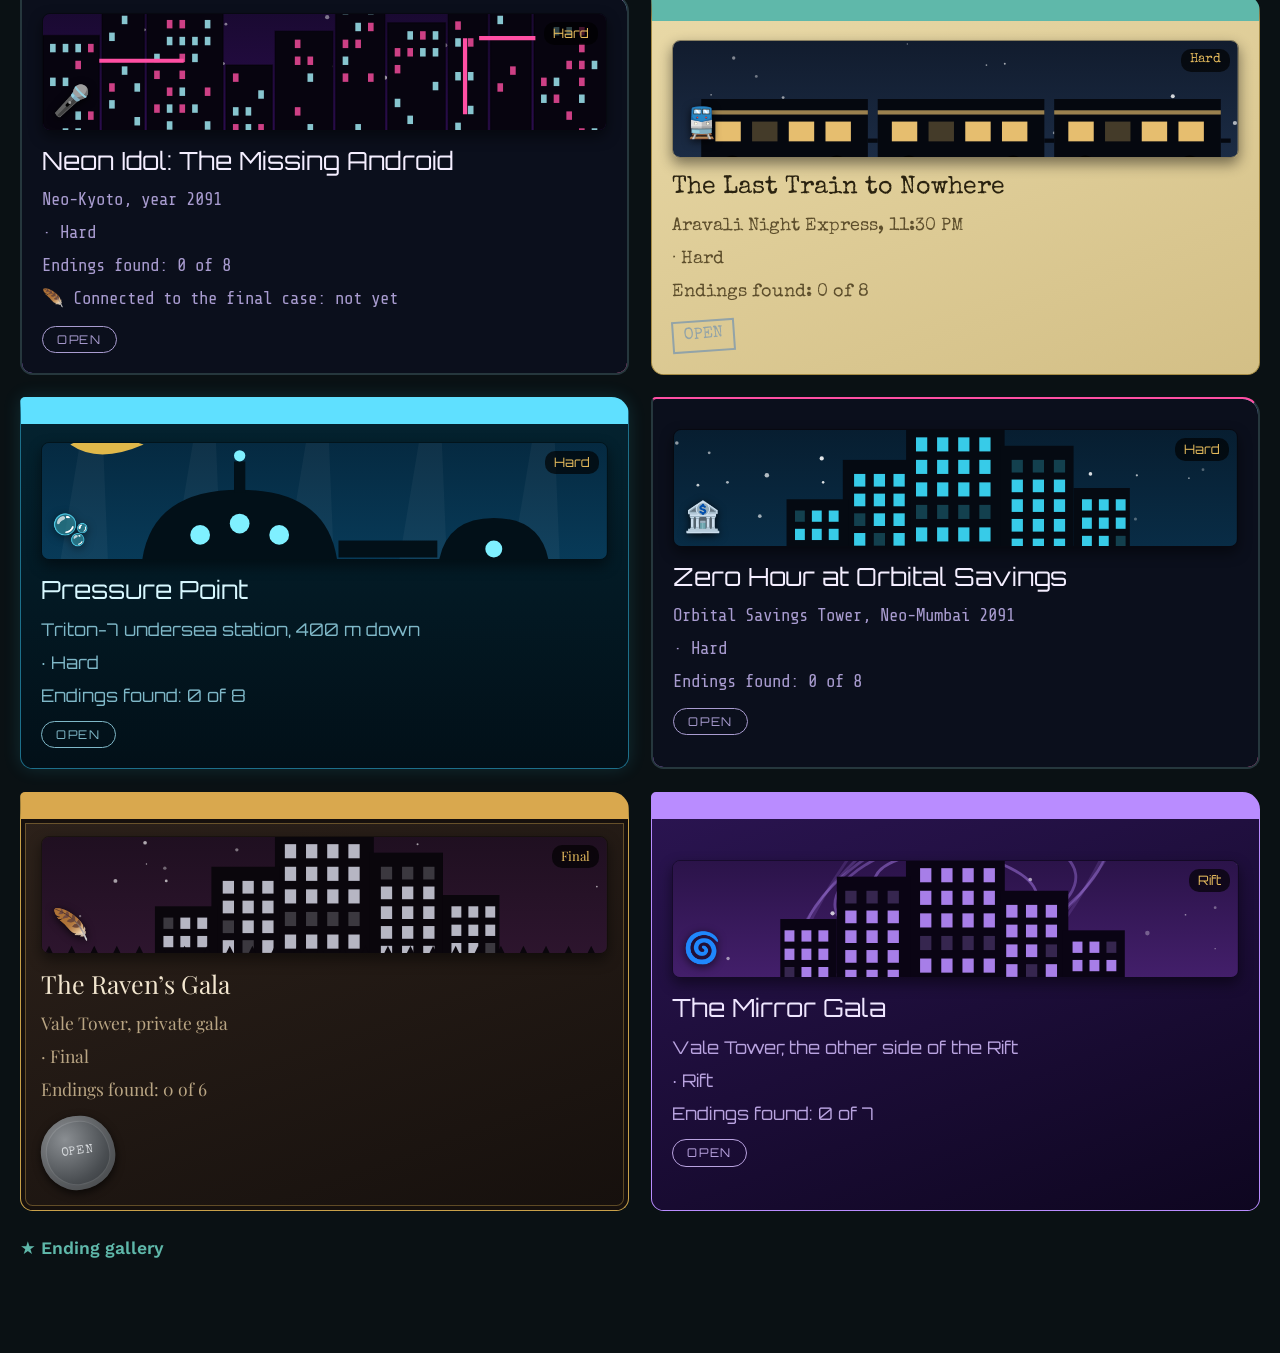
==== commit 700dc759: "Add files via upload" ====
--- a/index.html
+++ b/index.html
@@ -10,8 +10,12 @@
 <meta property="og:description" content="Branching detective mysteries. Question suspects, search rooms, and find every ending.">
 <meta name="theme-color" content="#0a1114">
 <link rel="icon" type="image/svg+xml" href="favicon.svg">
+<link rel="icon" type="image/png" sizes="32x32" href="favicon-32.png">
+<link rel="apple-touch-icon" href="apple-touch-icon.png">
 <link href="https://fonts.googleapis.com/css2?family=Special+Elite&family=Work+Sans:wght@400;600&display=swap" rel="stylesheet">
 <link rel="stylesheet" href="style.css">
+<link rel="stylesheet" href="fx.css">
+<link rel="stylesheet" href="theme.css">
 </head>
 <body>
 <div id="pf"><button class="pbtn" id="pb" data-pt="1" aria-label="Profile">?</button><div id="pp" hidden></div></div>
@@ -36,13 +40,22 @@
 <script src="boss.js"></script>
 <script src="mirror.js"></script>
 <script src="story.js"></script>
-<script src="portraits.js"></script>
 <script src="mood.js"></script>
 <script src="save.js"></script>
 <script src="endings.js"></script>
 <script src="epilogue.js"></script>
 <script src="timeline.js"></script>
 <script src="timelines.js"></script>
+<script src="art.js"></script>
+<script src="faces.js"></script>
+<script src="stage.js"></script>
+<script src="ambient.js"></script>
+<script src="cards.js"></script>
+<script src="cover.js"></script>
+<script src="ending.js"></script>
+<script src="map.js"></script>
+<script src="profile.js"></script>
+<script src="theme.js"></script>
 <script src="engine.js"></script>
 </body>
 </html>
--- a/fx.css
+++ b/fx.css
@@ -0,0 +1,153 @@
+/* fx/fx.css — stage, portraits, ambient toggle, posters, cinematic endings, rank-up, badge shelf, map, evidence cards */
+@keyframes cf-fade{from{opacity:0}}
+@keyframes cf-prop{50%{transform:translateY(-7px)}}
+@keyframes cf-shake{20%,60%{transform:translateX(-5px)}40%,80%{transform:translateX(5px)}}
+@keyframes cf-droop{to{transform:translateY(6px) rotate(-2deg)}}
+@keyframes cf-jitter{0%,100%{transform:translate(0)}20%{transform:translate(-2px,1px)}40%{transform:translate(2px,-1px)}60%{transform:translate(-1px,-1px)}80%{transform:translate(1px,1px)}}
+@keyframes cf-tilt{to{transform:rotate(4deg)}}
+@keyframes cf-nod{50%{transform:translateY(4px)}}
+@keyframes cf-neon{0%,100%{opacity:1}45%{opacity:.35}50%{opacity:1}55%{opacity:.5}}
+@keyframes cf-pulse{50%{opacity:.55}}
+@keyframes cf-ken{to{transform:scale(1.2) translate(-2%,-1%)}}
+@keyframes cf-title{from{opacity:0;letter-spacing:.4em;filter:blur(6px)}}
+@keyframes cf-line{from{opacity:0;transform:translateY(10px)}}
+@keyframes cf-stamp{from{opacity:0;transform:scale(3.2) rotate(-18deg)}}
+@keyframes cf-spin{to{transform:rotate(360deg)}}
+@keyframes cf-holo{to{background-position:300% 0}}
+@keyframes cf-chev{0%{opacity:0;transform:translateY(16px)}50%{opacity:1}100%{opacity:0;transform:translateY(-16px)}}
+@keyframes cf-pop{from{opacity:0;transform:scale(.3) translateY(20px)}}
+@keyframes cf-burst{from{opacity:1;transform:rotate(var(--a)) translateX(0)}to{opacity:0;transform:rotate(var(--a)) translateX(var(--d))}}
+
+/* ambient */
+#fxc{position:fixed;inset:0;width:100%;height:100%;z-index:2;pointer-events:none}
+.fxbtn{position:fixed;left:14px;bottom:calc(env(safe-area-inset-bottom,0px) + 14px);z-index:21;width:44px;height:44px;padding:0;border-radius:50%;background:var(--panel);font-size:18px}
+.neon{animation:cf-neon 3.4s infinite}
+
+/* stage */
+.stage{position:relative;overflow:hidden;border-radius:10px;margin:0 0 16px;isolation:isolate;background:#05090b;border:1px solid var(--line);animation:cf-fade .5s backwards}
+.stage.lg{height:clamp(210px,36vw,340px)}
+.stage.sm{height:clamp(120px,17vw,170px)}
+.stage.has-p{height:clamp(190px,24vw,250px)}
+.layer{position:absolute;left:-6%;right:-6%;top:-8%;bottom:-8%;will-change:transform}
+.layer svg{display:block;width:100%;height:100%}
+.stage .vig{position:absolute;inset:0;pointer-events:none;background:radial-gradient(120% 95% at 50% 45%,transparent 55%,#000b)}
+.stage .prop{position:absolute;inset:0;display:grid;place-items:center;font-size:clamp(44px,8vw,72px);filter:drop-shadow(0 8px 12px #000b);animation:cf-prop 3.2s ease-in-out infinite}
+
+/* portraits */
+.portrait{position:absolute;left:4%;bottom:-3px;width:clamp(104px,17vw,160px);z-index:2}
+.portrait svg{display:block;width:100%;height:auto;filter:drop-shadow(0 10px 12px #000b);transform-origin:50% 100%}
+.portrait.m-angry svg{animation:cf-shake .5s}
+.portrait.m-sad svg{animation:cf-droop .8s forwards}
+.portrait.m-nervous svg{animation:cf-jitter .9s}
+.portrait.m-smug svg{animation:cf-tilt .6s forwards}
+.portrait.m-soft svg{animation:cf-nod .6s}
+.plate{position:absolute;left:calc(4% + clamp(104px,17vw,160px) + 12px);bottom:14px;z-index:2;display:grid;gap:1px;background:#050a0cc4;border:1px solid var(--line);border-radius:10px;padding:5px 14px;backdrop-filter:blur(3px)}
+.plate b{font:400 18px var(--font-h,"Special Elite")}
+.plate i{font-style:normal;font-size:13px;letter-spacing:.1em;color:var(--acc)}
+.plate.m-angry i{color:var(--red)}
+.plate.m-nervous i{color:var(--gold)}
+
+/* home posters */
+.poster{position:relative;height:118px;margin:0 0 10px;border-radius:8px;overflow:hidden;border:1px solid #0006;box-shadow:0 6px 14px #0007}
+.poster svg{display:block;width:100%;height:100%}
+.poster .pi{position:absolute;left:10px;bottom:6px;font-size:30px;filter:drop-shadow(0 2px 4px #000c)}
+.poster .lv{position:absolute;right:8px;top:8px;font-size:13px;color:var(--gold);background:#000a;border-radius:10px;padding:1px 9px}
+.folder.locked .poster svg{filter:grayscale(1) brightness(.55)}
+
+/* cinematic ending (z-index stays below toast 30 and confetti 40) */
+body.cinematic .bigstamp{display:none}
+.cine{position:fixed;inset:0;z-index:29;display:grid;place-items:center;padding:24px;overflow:auto;background:#05090b;animation:cf-fade .7s}
+.cine .bg{position:absolute;inset:0;overflow:hidden}
+.cine .bg svg{display:block;width:100%;height:100%;transform:scale(1.08);animation:cf-ken 18s ease-in-out infinite alternate}
+.cine .grade{position:absolute;inset:0;pointer-events:none}
+.cine.k-master .grade{background:radial-gradient(90% 70% at 50% 40%,#f2c14e33,#000d)}
+.cine.k-win .grade{background:radial-gradient(90% 70% at 50% 40%,#7fd49a22,#000d)}
+.cine.k-secret .grade{background:radial-gradient(90% 70% at 50% 40%,#b98cff33,#000d)}
+.cine.k-weak .grade{background:#000a;backdrop-filter:grayscale(1)}
+.cine.k-fail .grade{background:radial-gradient(90% 70% at 50% 40%,#d4574b22,#000e)}
+.cine.k-time .grade{background:radial-gradient(90% 70% at 50% 40%,#f29e4c22,#000e)}
+.cine .card{position:relative;max-width:760px;text-align:center;background:#050a0cb8;backdrop-filter:blur(5px);border:1px solid var(--line);border-radius:14px;padding:28px 30px}
+.cine .cicon{font-size:64px;line-height:1}
+.cine h2{font-size:clamp(32px,6vw,60px);margin:8px 0 14px;animation:cf-title 1.2s backwards}
+.cine .clines{font-size:21px;line-height:1.7;margin:0 0 14px}
+.cine .line{display:inline;animation:cf-line .7s backwards;animation-delay:calc(var(--i)*.75s + .8s)}
+.cine .ccoda{font-size:16px;color:#d9cfc8;border-left:3px solid var(--red);padding:6px 12px;text-align:left;margin:0 0 6px;animation:cf-line .7s backwards;animation-delay:calc(var(--i)*.75s + .8s)}
+.cine .ccoda em{color:var(--gold);font-style:normal}
+.cine .cmeta{color:var(--mute);font-size:15px;margin:8px 0 4px;animation:cf-line .6s backwards;animation-delay:var(--sd,3s)}
+.cine .cbtn{animation:cf-line .6s backwards;animation-delay:var(--sd,3s)}
+.cine .cx{position:absolute;top:calc(env(safe-area-inset-top,0px) + 14px);right:14px;width:44px;height:44px;padding:0;border-radius:50%;background:#000a;font-size:18px}
+.cstamp{display:inline-grid;place-items:center;margin:16px auto 4px;text-align:center;font-family:"Special Elite",monospace;transform:rotate(-7deg);animation:cf-stamp .55s cubic-bezier(.2,1.6,.4,1) var(--sd,3s) backwards}
+.cstamp b{font-weight:400;font-size:clamp(18px,3vw,26px);letter-spacing:.08em}
+.cstamp span{font-size:14px;letter-spacing:.3em}
+.k-master .cstamp{width:170px;height:170px;border-radius:50%;background:radial-gradient(circle at 35% 30%,#ffe9a0,#d9a21f 58%,#80560f);color:#3a2605;box-shadow:0 0 0 6px #d9a21f55,0 12px 30px #000a,0 0 60px #f2c14e66}
+.k-master .cstamp b{font-size:18px;line-height:1.1;padding:0 18px}
+.k-win .cstamp{border:6px double #7fd49a;color:#7fd49a;padding:6px 26px;border-radius:6px}
+.k-secret .cstamp{width:150px;height:150px;border-radius:52% 48% 55% 45%/48% 55% 45% 52%;background:radial-gradient(circle at 35% 30%,#c9a5ff,#7a45d6 58%,#3b1a80);color:#f3e9ff;box-shadow:0 10px 26px #000a,inset 0 0 0 6px #0003,inset 0 0 0 7px #fff3}
+.k-secret .cstamp b{font-size:17px;padding:0 14px}
+.k-weak .cstamp{border:5px dashed #aab4b8;color:#aab4b8;padding:6px 24px;border-radius:4px}
+.k-fail .cstamp{border:6px solid #d4574b;color:#d4574b;padding:6px 26px;border-radius:4px;box-shadow:inset 0 0 0 2px #d4574b55;transform:rotate(-9deg) skewX(-4deg)}
+.k-time .cstamp{width:150px;height:150px;border-radius:50%;border:6px dashed #f29e4c;color:#f29e4c}
+
+/* rank-up */
+.rankup{position:fixed;inset:0;z-index:70;display:grid;place-items:center;background:#000d;animation:cf-fade .4s;cursor:pointer}
+.ru-rays{position:absolute;width:140vmax;height:140vmax;background:repeating-conic-gradient(#e3b95c22 0 8deg,transparent 8deg 20deg);animation:cf-spin 24s linear infinite;mask:radial-gradient(circle,#000 0,transparent 55%);-webkit-mask:radial-gradient(circle,#000 0,transparent 55%)}
+.ru-burst{position:absolute;left:50%;top:50%}
+.ru-burst span{position:absolute;width:8px;height:8px;margin:-4px;border-radius:50%;background:#ffe08a;animation:cf-burst 1.4s ease-out .5s backwards}
+.ru-card{position:relative;display:grid;justify-items:center;gap:6px;text-align:center}
+.ru-chev{display:grid;gap:0}
+.ru-chev i{width:26px;height:26px;border-left:5px solid var(--gold);border-top:5px solid var(--gold);transform:rotate(45deg);margin:-6px 0;opacity:0;animation:cf-chev 1.4s infinite}
+.ru-chev i:nth-child(2){animation-delay:.2s}.ru-chev i:nth-child(3){animation-delay:.4s}
+.ru-card small{font:400 18px "Special Elite",monospace;letter-spacing:.4em;text-transform:uppercase;color:var(--gold)}
+.ru-badge{width:130px;height:130px;animation:cf-pop .8s cubic-bezier(.3,1.6,.5,1) .2s backwards;filter:drop-shadow(0 0 24px #e3b95c88)}
+.ru-old{color:var(--mute);font-size:18px}
+.ru-new{font-size:clamp(34px,8vw,64px);margin:0}
+.ru-new span{display:inline-block;animation:cf-pop .5s cubic-bezier(.3,1.6,.5,1) backwards;animation-delay:calc(.5s + var(--i)*.06s)}
+.ru-ok{margin-top:10px;background:var(--gold);color:#1a1405;border-color:var(--gold)}
+
+/* badge shelf */
+.badges.shelf{perspective:900px;gap:20px 10px}
+.badges.shelf .badge{position:relative;margin-bottom:10px;transform-style:preserve-3d;transition:transform .18s ease-out,box-shadow .2s;overflow:visible}
+.badges.shelf .badge::after{content:"";position:absolute;left:4%;right:4%;bottom:-11px;height:8px;border-radius:2px;background:linear-gradient(#7a5636,#3a2b1f);box-shadow:0 5px 8px #0009;transform:translateZ(-10px)}
+.badges.shelf .badge::before{content:"";position:absolute;inset:0;border-radius:10px;pointer-events:none;opacity:0;transition:opacity .2s;background:radial-gradient(circle at var(--gx,50%) var(--gy,50%),#ffffff55,transparent 60%)}
+.badges.shelf .badge:hover::before{opacity:1}
+.badges.shelf .badge:not(.off){border-color:var(--gold);box-shadow:0 0 14px #e3b95c33}
+.badges.shelf .badge:hover{box-shadow:0 18px 26px #000a}
+
+/* map */
+.mapv svg{display:block;width:100%;height:auto;background:#0b161a;border:1px solid var(--line);border-radius:8px}
+.mapv .hall{fill:#0f1d22;stroke:var(--line);stroke-width:2;stroke-dasharray:6 5}
+.mapv .hl{font:400 20px var(--font-h,"Special Elite");fill:var(--mute)}
+.mapv .you{font:600 14px "Work Sans",sans-serif;fill:var(--gold)}
+.mapv .rr{fill:#121f24;stroke:#4a5f66;stroke-width:3}
+.mapv .dr{fill:#0f1d22}
+.mapv .ri{font-size:28px}
+.mapv .rl{font:400 14px var(--font-h,"Special Elite");fill:var(--text)}
+.mapv .rp{font:600 12px "Work Sans",sans-serif;fill:var(--mute)}
+.mapv .rm.u{opacity:.5;filter:grayscale(1)}
+.mapv .rm.l{opacity:.4;filter:grayscale(1)}
+.mapv .rm.l .rr{stroke-dasharray:6 5}
+.mapv .rm.v .rr{fill:color-mix(in srgb,var(--acc) 16%,#121f24);stroke:var(--acc)}
+.mapv .rm.y .rr{stroke:var(--gold);animation:cf-pulse 1.4s ease-in-out infinite}
+.mapv .tk{fill:#7fd49a}.mapv .tm{fill:none;stroke:#06210f;stroke-width:3;stroke-linecap:round;stroke-linejoin:round}
+.mapv .pin{font-size:16px}
+.mapv p{margin:8px 0 0}
+
+/* evidence cards */
+.pin[data-k=pol]{background:#fcfbf6;color:#23201a;padding:12px 12px 14px;border-radius:2px;font:600 18px/1.2 Caveat,"Special Elite",cursive;box-shadow:0 10px 18px #000a,0 0 0 1px #0002}
+.pin[data-k=pol]::before{content:attr(data-ic);display:grid;place-items:center;height:78px;margin:8px 0 10px;font-size:34px;background:radial-gradient(circle at 30% 25%,#4a6670,#1c2b31 70%);filter:sepia(.35) contrast(1.05);box-shadow:inset 0 0 22px #000a}
+.pin[data-k=rec]{background:#fffefa;color:#1b1b1b;font:400 14px/1.45 "Share Tech Mono","Courier New",monospace;padding:34px 14px 24px;border-radius:0;box-shadow:none;
+ clip-path:polygon(0 0,100% 0,100% calc(100% - 7px),95% 100%,90% calc(100% - 7px),85% 100%,80% calc(100% - 7px),75% 100%,70% calc(100% - 7px),65% 100%,60% calc(100% - 7px),55% 100%,50% calc(100% - 7px),45% 100%,40% calc(100% - 7px),35% 100%,30% calc(100% - 7px),25% 100%,20% calc(100% - 7px),15% 100%,10% calc(100% - 7px),5% 100%,0 calc(100% - 7px))}
+.pin[data-k=rec]::before{content:"EVIDENCE RECEIPT  #" attr(data-no);position:absolute;top:12px;left:12px;right:12px;font-size:10px;letter-spacing:.14em;text-align:center;border-bottom:1px dashed #999;padding-bottom:4px;color:#555}
+.pin[data-k=rec]::after{content:"▌▌ ▌▌▌ ▌ ▌▌ ▌▌▌ ▌ ▌▌";display:block;margin-top:10px;letter-spacing:2px;font-size:12px;color:#333;overflow:hidden;white-space:nowrap}
+.pin[data-k=tag]{background:#d9bb86 repeating-linear-gradient(transparent 0 20px,#00000010 20px 21px);color:#2a1d08;padding:34px 14px 16px;border-radius:0;box-shadow:none;clip-path:polygon(0 16px,16px 0,calc(100% - 16px) 0,100% 16px,100% 100%,0 100%)}
+.pin[data-k=tag]::before{content:"EXHIBIT A-" attr(data-no);position:absolute;top:14px;left:0;right:0;text-align:center;font-size:10px;font-weight:700;letter-spacing:.2em}
+.pin[data-k=tag] .tack{top:5px;width:9px;height:9px;margin-left:-4.5px;background:#5a3d12;box-shadow:inset 0 1px 2px #000a}
+.pin[data-k=note]{background:repeating-linear-gradient(transparent 0 21px,#7a5f2a26 21px 22px),linear-gradient(#f3e9c8,#eadfb8);padding:28px 14px 22px;box-shadow:none;
+ clip-path:polygon(0 0,100% 0,100% 94%,96% 97%,91% 94%,86% 98%,80% 95%,74% 99%,68% 95%,60% 98%,52% 95%,44% 99%,36% 95%,28% 98%,20% 95%,12% 99%,6% 96%,0 99%)}
+.pin[data-k=note]::before{content:"";position:absolute;top:2px;left:50%;width:64px;height:18px;margin-left:-32px;background:rgba(240,220,150,.6);transform:rotate(-3deg);box-shadow:0 1px 2px #0003}
+.pin[data-k=note] .tack{display:none}
+
+/* epilogue inside the cinematic ending */
+.cine .cepi{margin:6px 0 4px;text-align:left}
+.cine .cepi .cfx{background:transparent;box-shadow:none;padding:6px 2px;cursor:default;font-size:17px;gap:12px}
+.cine .cepi .cfx-hint{display:none}
--- a/theme.css
+++ b/theme.css
@@ -0,0 +1,68 @@
+/* fx/theme.css — per-world fonts, textures, panel shapes, folder styles and stamp variants. Load AFTER style.css and fx.css */
+:root{
+--t-paper:url("data:image/svg+xml,%3Csvg xmlns='http://www.w3.org/2000/svg' width='180' height='180'%3E%3Cfilter id='n'%3E%3CfeTurbulence type='fractalNoise' baseFrequency='.85' numOctaves='2' stitchTiles='stitch'/%3E%3CfeColorMatrix values='0 0 0 0 .95 0 0 0 0 .88 0 0 0 0 .7 0 0 0 .09 0'/%3E%3C/filter%3E%3Crect width='100%25' height='100%25' filter='url(%23n)'/%3E%3C/svg%3E");
+--t-concrete:url("data:image/svg+xml,%3Csvg xmlns='http://www.w3.org/2000/svg' width='240' height='240'%3E%3Cfilter id='n'%3E%3CfeTurbulence type='fractalNoise' baseFrequency='.03' numOctaves='3' stitchTiles='stitch'/%3E%3CfeColorMatrix values='0 0 0 0 .62 0 0 0 0 .68 0 0 0 0 .72 0 0 0 .2 0'/%3E%3C/filter%3E%3Crect width='100%25' height='100%25' filter='url(%23n)'/%3E%3C/svg%3E");
+--t-scan:repeating-linear-gradient(0deg,rgba(255,255,255,.04) 0 1px,transparent 1px 3px);
+--t-metal:repeating-linear-gradient(90deg,rgba(255,255,255,.035) 0 1px,rgba(0,0,0,.06) 1px 2px),linear-gradient(115deg,rgba(255,255,255,.07),transparent 40%,rgba(255,255,255,.04) 70%,transparent);
+--t-glass:linear-gradient(135deg,rgba(255,255,255,.1),rgba(255,255,255,.02) 55%,rgba(255,255,255,.07));
+--t-lined:repeating-linear-gradient(transparent 0 27px,rgba(110,160,240,.12) 27px 28px);
+--t-velvet:repeating-linear-gradient(45deg,rgba(255,210,120,.045) 0 2px,transparent 2px 7px),radial-gradient(120% 80% at 50% 0,rgba(255,200,120,.06),transparent);
+}
+@keyframes cf-holo{to{background-position:300% 0,300% 0}}
+
+/* tokens on the app container */
+#app{--font-h:"Special Elite","Courier New",monospace;--font-b:"Work Sans",system-ui,sans-serif;--tex:none;--r:12.5px}
+body[data-theme]{background:radial-gradient(1250px 625px at 80% -10%,var(--glow,#15262b),transparent),var(--bg)}
+#app h1,#app h2,#app h3,#app .info b,#app .clock span,#app .tl-time,#app .orb b{font-family:var(--font-h)}
+#app .choice,#app #txt,#app .endt,#app .lead,#app #notes li,#app .back{font-family:var(--font-b)}
+#app .panel{background-image:var(--tex);border-radius:var(--r)}
+#app .choice{border-radius:var(--r)}
+#app[data-tex=paper]{--tex:var(--t-paper)}
+#app[data-tex=concrete]{--tex:var(--t-concrete)}
+#app[data-tex=scan]{--tex:var(--t-scan)}
+#app[data-tex=metal]{--tex:var(--t-metal)}
+#app[data-tex=glass]{--tex:var(--t-glass)}
+#app[data-tex=lined]{--tex:var(--t-lined)}
+#app[data-tex=velvet]{--tex:var(--t-velvet)}
+#app[data-tex=glass] .panel{backdrop-filter:blur(8px);background-color:#121c20c4}
+
+/* themes */
+:is(body,#app)[data-theme=heritage]{--bg:#110c0a;--glow:#2a1c14;--panel:#1b1411;--line:#44331f;--font-h:"Playfair Display",Georgia,serif;--r:6px}
+:is(body,#app)[data-theme=school]{--bg:#0e1522;--glow:#1d2c4a;--panel:#16203a;--line:#33466e;--font-h:"Fredoka","Work Sans",sans-serif;--font-b:"Fredoka","Work Sans",sans-serif;--r:20px}
+:is(body,#app)[data-theme=festive]{--bg:#150a14;--glow:#4a1d2e;--panel:#241222;--line:#5a2d3d;--font-h:"Playfair Display",Georgia,serif;--r:14px}
+:is(body,#app)[data-theme=coast]{--bg:#0a1418;--glow:#12303a;--panel:#10222a;--line:#284450;--r:10px}
+:is(body,#app)[data-theme=polar]{--bg:#050d16;--glow:#103a52;--panel:#0d1e2c;--line:#2a5068;--font-h:"Share Tech Mono",monospace;--r:16px}
+:is(body,#app)[data-theme=abyss]{--bg:#020b12;--glow:#06384d;--panel:#06202c;--line:#14566e;--font-h:"Orbitron",sans-serif;--r:14px}
+:is(body,#app)[data-theme=neo]{--bg:#07040f;--glow:#2a0f4a;--panel:#100a1e;--line:#3a2a66;--font-h:"Orbitron",sans-serif;--font-b:"Share Tech Mono","Work Sans",monospace;--r:4px}
+:is(body,#app)[data-theme=rift]{--bg:#090514;--glow:#33165e;--panel:#140c24;--line:#46307a;--font-h:"Orbitron",sans-serif;--r:4px}
+#app[data-theme=neo] .panel,#app[data-theme=rift] .panel{clip-path:polygon(0 0,calc(100% - 18px) 0,100% 18px,100% 100%,18px 100%,0 calc(100% - 18px))}
+#app[data-theme=neo] h1,#app[data-theme=rift] h1{font-size:clamp(26px,5vw,42px);letter-spacing:.06em}
+#app[data-theme=heritage] .panel{box-shadow:inset 0 0 0 4px var(--panel),inset 0 0 0 5px #c9a14a55}
+
+/* folders (home screen) */
+#app .folder{position:relative;background:var(--f-bg,var(--panel));color:var(--f-fg,var(--text));border-color:var(--f-bd,var(--line));font-family:var(--f-font,var(--font-b))}
+#app .folder p{color:var(--f-mute,var(--mute))}
+#app .folder h3{font-family:var(--f-font,var(--font-h))}
+.folder[data-theme=classic]{--f-bg:linear-gradient(160deg,#e8d8a6,#d3bf86);--f-fg:#2a2210;--f-mute:#5d4e2c;--f-bd:#a58b45;--f-font:"Special Elite",monospace}
+.folder[data-theme=heritage]{--f-bg:linear-gradient(160deg,#2c211a,#16100d);--f-fg:#f2e6cf;--f-mute:#b9a583;--f-bd:#c9a14a;--f-font:"Playfair Display",serif;box-shadow:inset 0 0 0 4px #16100d,inset 0 0 0 5px #c9a14a66}
+.folder[data-theme=school]{--f-bg:repeating-linear-gradient(transparent 0 25px,#6b9be040 25px 26px),#fbf6e6;--f-fg:#2b2b3a;--f-mute:#5b5b70;--f-bd:#e9a86b;--f-font:"Fredoka",sans-serif;padding-left:36px!important}
+.folder[data-theme=school]::before{content:"";position:absolute;left:10px;top:36px;bottom:16px;width:10px;background:radial-gradient(circle,#0007 3.5px,transparent 4px) 0 0/10px 24px repeat-y}
+.folder[data-theme=festive]{--f-bg:linear-gradient(160deg,#4a1a2c,#2a1022);--f-fg:#ffe9c7;--f-mute:#e0b88a;--f-bd:#e3a53a;--f-font:"Playfair Display",serif;border-style:dotted}
+.folder[data-theme=coast]{--f-bg:linear-gradient(#17323a,#0f2128);--f-fg:#e6f2ee;--f-mute:#9fc0bb;--f-bd:#c9b07a;border-style:dashed}
+.folder[data-theme=polar]{--f-bg:linear-gradient(135deg,#ffffff24,#ffffff08);--f-fg:#e8f7ff;--f-mute:#a9cde0;--f-bd:#bfe9ff88;--f-font:"Share Tech Mono",monospace;backdrop-filter:blur(8px)}
+.folder[data-theme=abyss]{--f-bg:linear-gradient(#04222f,#021018);--f-fg:#d8f8ff;--f-mute:#7fb8c8;--f-bd:#1d6f8a;--f-font:"Orbitron",sans-serif;box-shadow:0 0 18px #3de0ff22}
+.folder[data-theme=rift]{--f-bg:linear-gradient(160deg,#2a1450,#0e0620);--f-fg:#efe6ff;--f-mute:#b9a3e0;--f-bd:#b98cff;--f-font:"Orbitron",sans-serif}
+.folder[data-theme=neo]{--f-bg:linear-gradient(#0b0f1c,#0b0f1c) padding-box,linear-gradient(115deg,#ff4fa3,#7c5cff,#3de0ff,#ff4fa3) border-box;--f-fg:#f4eeff;--f-mute:#a99cd0;--f-font:"Orbitron",sans-serif;border:2px solid transparent;background-size:auto,300% 100%;animation:rise2 .5s backwards,cf-holo 6s linear infinite}
+.folder[data-theme=neo] p{font-family:"Share Tech Mono",monospace}
+
+/* stamp variants */
+.folder[data-theme=heritage] .stamp{display:inline-grid;place-items:center;width:74px;height:74px;padding:0;border:0;border-radius:50% 46% 52% 48%/48% 52% 46% 50%;background:radial-gradient(circle at 35% 30%,#e8695a,#a31f1f 58%,#5e0d0d);color:#ffe3d8;font-size:12px;letter-spacing:.06em;box-shadow:0 3px 8px #000a,inset 0 0 0 5px #0000001a,inset 0 0 0 6px #ffffff22;transform:rotate(-8deg)}
+.folder[data-theme=heritage] .stamp.new{background:radial-gradient(circle at 35% 30%,#8a8e92,#4a4e52 60%,#2a2d30);color:#d7dadd}
+.folder[data-theme=school] .stamp{border:3px solid #c0392b;background:#c0392b;color:#fff;border-radius:6px 8px 5px 9px;font-family:"Fredoka",sans-serif;letter-spacing:.12em;padding:2px 12px;transform:rotate(3deg);box-shadow:inset 0 0 0 2px #fff6,0 2px 0 #7e2218}
+.folder[data-theme=school] .stamp.new{background:transparent;color:#c0392b;box-shadow:none}
+.folder[data-theme=neo] .stamp,.folder[data-theme=abyss] .stamp,.folder[data-theme=rift] .stamp{border:0;padding:3px 14px;border-radius:999px;color:#06070f;font-family:"Orbitron",sans-serif;font-size:12px;letter-spacing:.14em;background:linear-gradient(115deg,#ff4fa3,#7c5cff,#3de0ff,#7cffb2,#ff4fa3);background-size:300% 100%;animation:cf-holo 4s linear infinite;transform:none;box-shadow:0 0 14px #7c5cff88}
+.folder[data-theme=neo] .stamp.new,.folder[data-theme=abyss] .stamp.new,.folder[data-theme=rift] .stamp.new{background:transparent;color:var(--f-mute);border:1px solid var(--f-mute);box-shadow:none;animation:none}
+.folder[data-theme=festive] .stamp{border:0;color:#3a1a00;background:linear-gradient(#ffd97a,#e2a63a);padding:3px 18px;clip-path:polygon(0 0,100% 0,92% 50%,100% 100%,0 100%,8% 50%);transform:rotate(-3deg)}
+.folder[data-theme=festive] .stamp.new{background:#8a6a3a;color:#f6e3c2}
+.folder[data-theme=coast] .stamp{border:2px solid #c9b07a;color:#e8d8a6;background:linear-gradient(#3a5a62,#223c44);border-radius:4px;transform:none;box-shadow:inset 0 0 0 2px #0006}
+.folder[data-theme=polar] .stamp{border:2px dashed #bfe9ff;color:#bfe9ff;border-radius:10px}
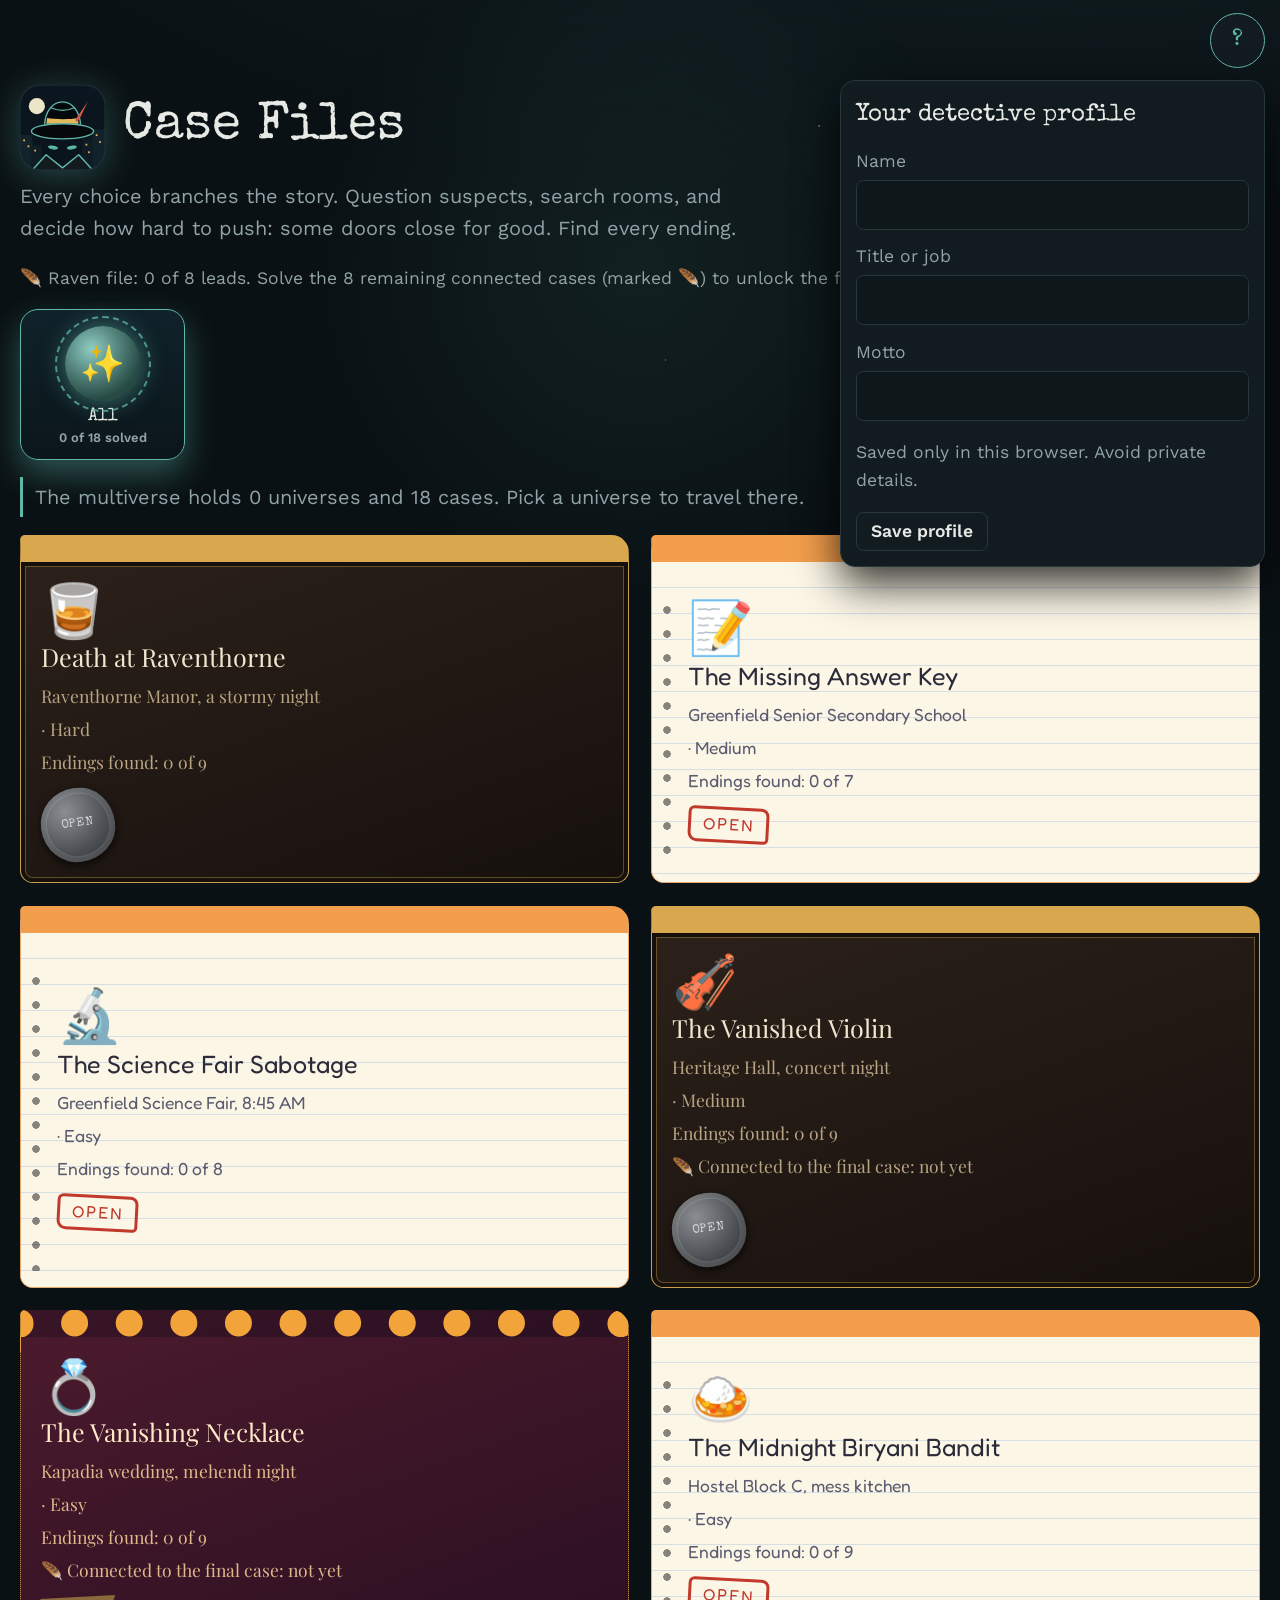
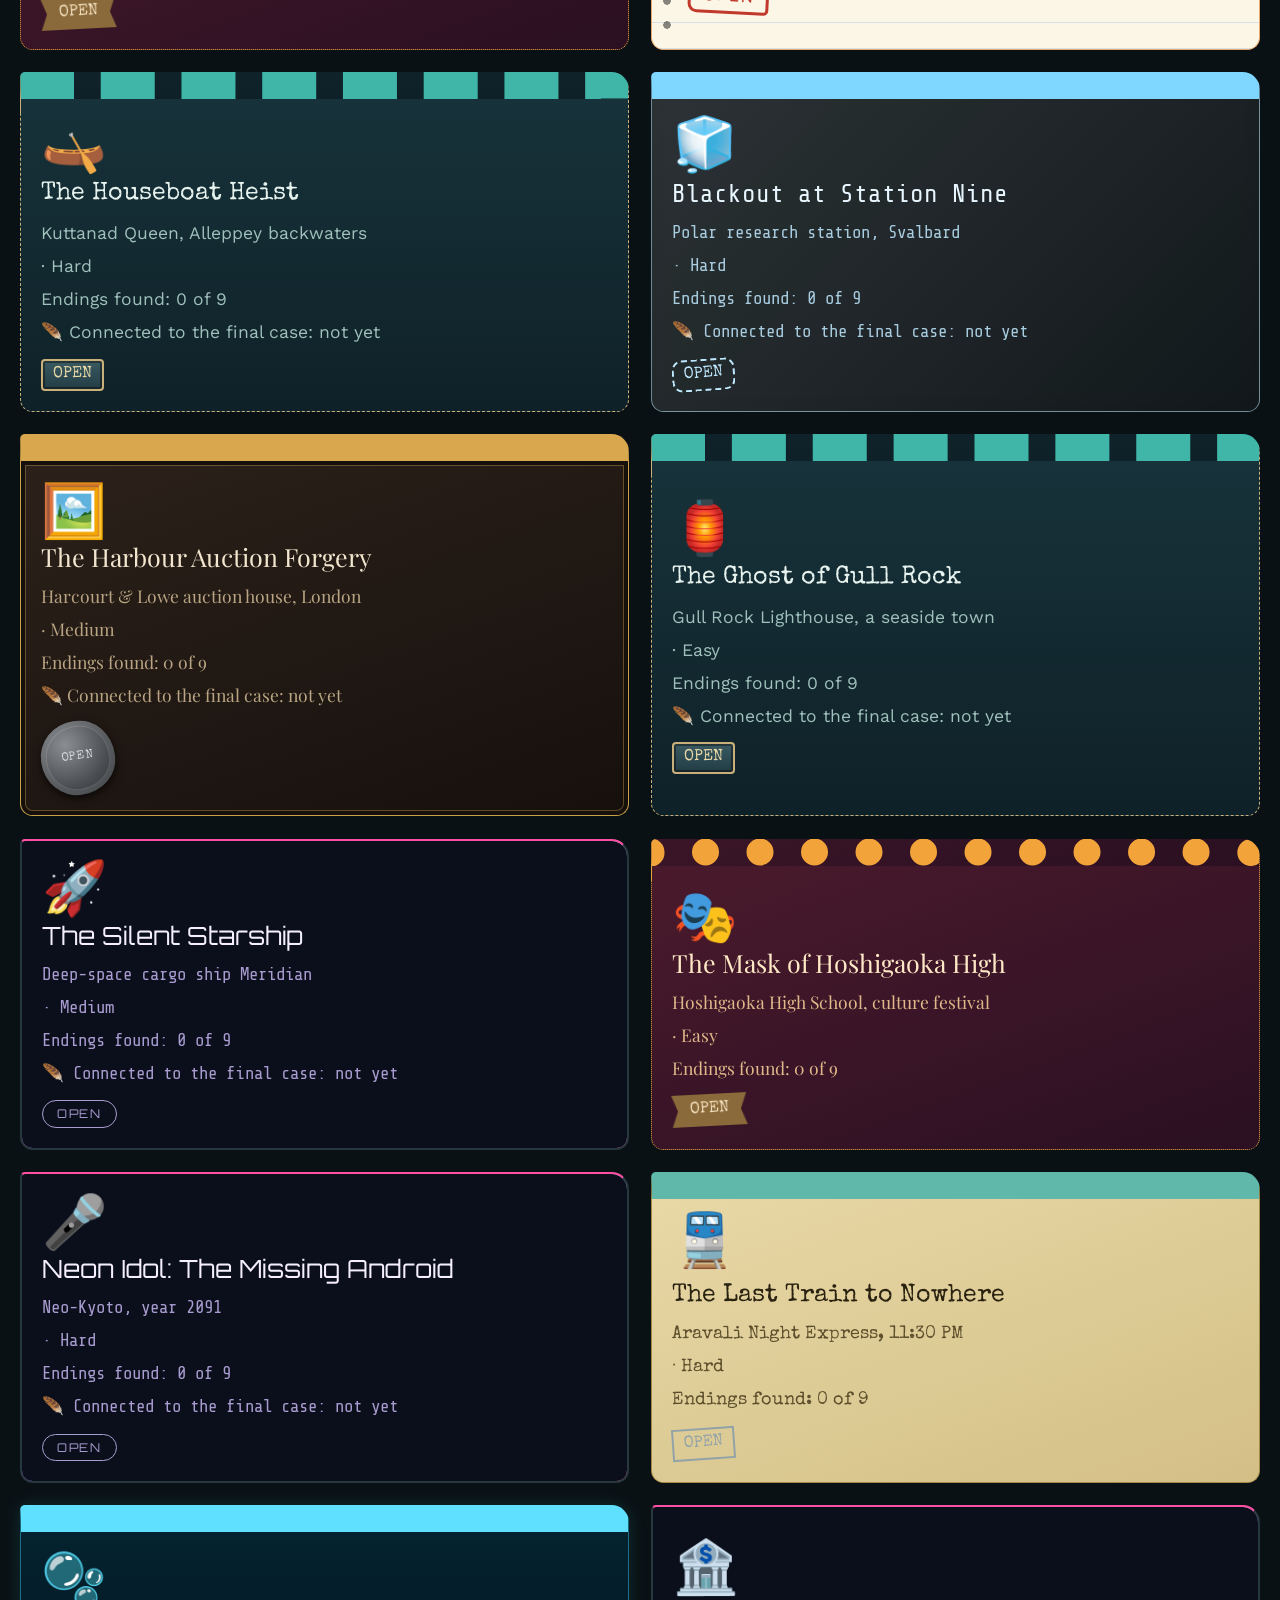
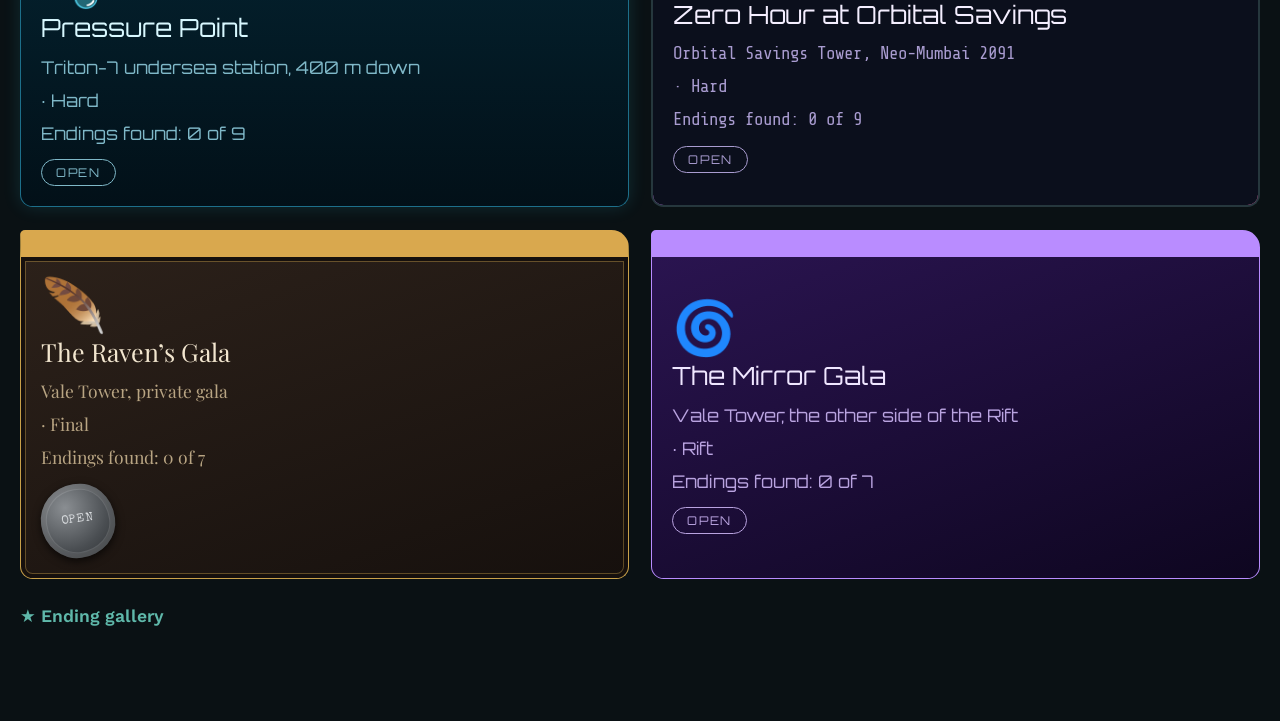
==== commit 8429d4be: "Add files via upload" ====
--- a/index.html
+++ b/index.html
@@ -16,6 +16,7 @@
 <link rel="stylesheet" href="style.css">
 <link rel="stylesheet" href="fx.css">
 <link rel="stylesheet" href="theme.css">
+<link rel="stylesheet" href="modes.css">
 </head>
 <body>
 <div id="pf"><button class="pbtn" id="pb" data-pt="1" aria-label="Profile">?</button><div id="pp" hidden></div></div>
@@ -51,11 +52,16 @@
 <script src="stage.js"></script>
 <script src="ambient.js"></script>
 <script src="cards.js"></script>
-<script src="cover.js"></script>
 <script src="ending.js"></script>
 <script src="map.js"></script>
 <script src="profile.js"></script>
 <script src="theme.js"></script>
+<script src="lib.js"></script>
+<script src="trial-data.js"></script>
+<script src="court.js"></script>
+<script src="torch.js"></script>
+<script src="culprit.js"></script>
+<script src="slip.js"></script>
 <script src="engine.js"></script>
 </body>
 </html>
--- a/fx.css
+++ b/fx.css
@@ -6,7 +6,7 @@
 @keyframes cf-jitter{0%,100%{transform:translate(0)}20%{transform:translate(-2px,1px)}40%{transform:translate(2px,-1px)}60%{transform:translate(-1px,-1px)}80%{transform:translate(1px,1px)}}
 @keyframes cf-tilt{to{transform:rotate(4deg)}}
 @keyframes cf-nod{50%{transform:translateY(4px)}}
-@keyframes cf-neon{0%,100%{opacity:1}45%{opacity:.35}50%{opacity:1}55%{opacity:.5}}
+@keyframes cf-neon{0%,100%{opacity:1}50%{opacity:.7}}
 @keyframes cf-pulse{50%{opacity:.55}}
 @keyframes cf-ken{to{transform:scale(1.2) translate(-2%,-1%)}}
 @keyframes cf-title{from{opacity:0;letter-spacing:.4em;filter:blur(6px)}}
@@ -21,7 +21,7 @@
 /* ambient */
 #fxc{position:fixed;inset:0;width:100%;height:100%;z-index:2;pointer-events:none}
 .fxbtn{position:fixed;left:14px;bottom:calc(env(safe-area-inset-bottom,0px) + 14px);z-index:21;width:44px;height:44px;padding:0;border-radius:50%;background:var(--panel);font-size:18px}
-.neon{animation:cf-neon 3.4s infinite}
+.neon{animation:cf-neon 6s ease-in-out infinite}
 
 /* stage */
 .stage{position:relative;overflow:hidden;border-radius:10px;margin:0 0 16px;isolation:isolate;background:#05090b;border:1px solid var(--line);animation:cf-fade .5s backwards}
--- a/modes.css
+++ b/modes.css
@@ -0,0 +1,101 @@
+/* fx/modes.css — courtroom, torch mode, culprit mode, slip-catch. Load after fx.css and theme.css. */
+@keyframes cf-quake{0%,100%{transform:translate(0)}15%{transform:translate(-10px,5px)}30%{transform:translate(9px,-6px)}45%{transform:translate(-7px,-4px)}60%{transform:translate(6px,5px)}80%{transform:translate(-3px,2px)}}
+@keyframes cf-obj{0%{opacity:0;transform:translate(-50%,-50%) scale(3.4) rotate(-8deg)}14%{opacity:1;transform:translate(-50%,-50%) scale(1) rotate(-5deg)}22%{transform:translate(-50%,-50%) scale(1.06) rotate(-5deg)}30%{transform:translate(-50%,-50%) scale(1) rotate(-5deg)}80%{opacity:1}100%{opacity:0;transform:translate(-50%,-50%) scale(1) rotate(-5deg)}}
+@keyframes cf-verdict{from{opacity:0;transform:translate(-50%,-50%) scale(3) rotate(-14deg)}}
+@keyframes cf-slipzoom{from{opacity:0;transform:scale(.35)}}
+@keyframes cf-draw{from{stroke-dashoffset:1}}
+
+/* courtroom */
+.court{position:fixed;inset:0;z-index:31;display:grid;place-items:center;padding:16px;overflow:auto;background:radial-gradient(120% 90% at 50% 0,#3a2a1c,#120c08);color:#f2e6cf;animation:cf-fade .5s}
+.court.shake .ct-room{animation:cf-quake .55s}
+.ct-room{position:relative;width:min(960px,100%);display:grid;gap:14px;padding:18px 20px 22px;border:1px solid #6a4a2a;border-radius:12px;background:repeating-linear-gradient(90deg,#00000022 0 2px,transparent 2px 46px),linear-gradient(#2b1e14,#1a120c);box-shadow:0 30px 70px #000c,inset 0 0 0 4px #1a120c,inset 0 0 0 5px #c9a14a55}
+.ct-top{display:flex;gap:12px;align-items:center;flex-wrap:wrap}
+.ct-top b{flex:1;min-width:200px;font:400 clamp(18px,3vw,26px) "Playfair Display",Georgia,serif}
+.ct-hearts i{font-style:normal;font-size:24px;margin-left:2px;color:#4a3a30}
+.ct-hearts i.on{color:#e0453a;text-shadow:0 0 10px #e0453a88}
+.court button{color:#f2e6cf;border-color:#6a4a2a;background:#2a1d13}
+.court button:hover:not(:disabled){border-color:#c9a14a}
+.ct-skip{font-size:14px}
+.ct-intro{display:grid;justify-items:center;gap:10px;text-align:center;padding:24px 10px}
+.ct-gavel{font-size:64px;animation:cf-prop 3s ease-in-out infinite}
+.ct-intro h2{font:400 34px "Playfair Display",Georgia,serif}
+.ct-intro p{max-width:60ch;margin:0}
+.ct-main{display:grid;grid-template-columns:minmax(120px,170px) 1fr;gap:18px;align-items:center}
+@media(max-width:640px){.ct-main{grid-template-columns:1fr;justify-items:center}}
+.ct-stand{display:grid;justify-items:center;padding:12px;border-radius:12px;background:linear-gradient(#3b2a1b,#24180f);border:1px solid #6a4a2a}
+.ct-stand .portrait{position:relative;left:auto;bottom:auto;width:150px}
+.ct-stand .plate{position:static;margin-top:6px;justify-items:center}
+.ct-box{display:grid;gap:10px}
+.ct-box small{color:#b9a583;letter-spacing:.06em}
+.ct-line{margin:0;font:400 clamp(20px,3vw,28px)/1.4 "Playfair Display",Georgia,serif;animation:cf-line .5s backwards}
+.ct-line.done{text-decoration:line-through;opacity:.55}
+.ct-msg{min-height:3.2em;margin:0;color:#e3b95c;font-size:17px}
+.ct-btns{display:flex;flex-wrap:wrap;gap:8px}
+.ct-list{margin:0;padding:0;list-style:none;display:grid;gap:4px}
+.ct-list button{width:100%;text-align:left;font-size:14px;padding:5px 10px;opacity:.8}
+.ct-list li.cur button{border-color:#c9a14a;opacity:1}
+.ct-list li.ok button{color:#7fd49a;text-decoration:line-through;opacity:.7}
+.ct-rec{position:absolute;inset:0;z-index:3;display:grid;align-content:start;gap:10px;padding:18px;border-radius:12px;background:#120c08f2;overflow:auto}
+.ct-rec h3{font:400 24px "Playfair Display",Georgia,serif}
+.ct-recs{display:grid;gap:8px}
+.ct-clue{text-align:left;line-height:1.4;padding:10px 12px}
+.ct-obj{position:fixed;left:50%;top:38%;z-index:5;pointer-events:none;font:900 clamp(46px,13vw,150px) Impact,"Arial Black",sans-serif;color:#e0453a;-webkit-text-stroke:3px #fff;text-shadow:0 8px 0 #7a1812;animation:cf-obj .95s forwards}
+.ct-stamp{position:fixed;left:50%;top:48%;z-index:6;pointer-events:none;font:400 clamp(38px,10vw,96px) "Special Elite",monospace;padding:6px 30px;border:8px solid;border-radius:8px;white-space:nowrap;transform:translate(-50%,-50%) rotate(-10deg);animation:cf-verdict .5s cubic-bezier(.2,1.6,.4,1) backwards;background:#0008}
+.ct-stamp.ok{color:#7fd49a}.ct-stamp.no{color:#e0453a}
+
+/* torch mode */
+.tstage{position:relative;height:clamp(240px,40vw,380px);margin:0 0 14px;border-radius:10px;overflow:hidden;background:#000;border:1px solid var(--line);touch-action:none;cursor:none;user-select:none;-webkit-user-select:none}
+.tstage svg,.tdark{position:absolute;inset:0;width:100%;height:100%;display:block}
+.ttxt{min-height:2.6em;margin:0 0 6px;color:var(--mute)}
+.choice.tq{opacity:.6;font-size:16px}
+.torchbtn{position:fixed;left:66px;bottom:calc(env(safe-area-inset-bottom,0px) + 14px);z-index:21;width:44px;height:44px;padding:0;border-radius:50%;background:var(--panel);font-size:18px}
+.torchbtn.off{opacity:.5;filter:grayscale(1)}
+
+/* culprit mode */
+.culp{position:fixed;inset:0;z-index:31;display:grid;place-items:start center;padding:18px;overflow:auto;background:radial-gradient(120% 80% at 50% 0,#2a1840,#0b0612);color:#efe6ff;animation:cf-fade .4s}
+.cm-wrap{width:min(860px,100%);display:grid;gap:12px;padding:20px;border:1px solid #46307a;border-radius:14px;background:#140c24e6}
+.cm-wrap header{display:flex;justify-content:space-between;align-items:center;gap:10px}
+.cm-wrap header b{font:400 clamp(20px,3.4vw,28px) var(--font-h,"Special Elite")}
+.cm-wrap p{margin:0}
+.culp button{color:#efe6ff;border-color:#46307a;background:#1b1032}
+.culp button:hover:not(:disabled){border-color:#b98cff}
+.culp button:disabled{opacity:.35;cursor:not-allowed}
+.cm-time{display:flex;justify-content:space-between;align-items:center;gap:10px;flex-wrap:wrap;color:#e3b95c}
+.cm-pips{display:flex;gap:6px}
+.cm-pips i{width:18px;height:18px;border-radius:50%;border:2px solid #e3b95c;opacity:.35}
+.cm-pips i.on{background:#e3b95c;opacity:1;box-shadow:0 0 10px #e3b95c88}
+.cm-cards{display:grid;gap:10px}
+.cm-card{padding:12px 14px;border:1px solid #46307a;border-radius:10px;background:#0e0820}
+.cm-note{margin:0 0 8px;line-height:1.45}
+.cm-opts{display:flex;flex-wrap:wrap;gap:8px}
+.cm-opts button.on{background:#b98cff;color:#12081f;border-color:#b98cff}
+.cm-reveal{margin:0;padding:0;list-style:none;display:grid;gap:8px}
+.cm-reveal li{padding:10px 12px;border-radius:8px;border-left:5px solid;background:#0e0820;animation:cf-line .5s backwards;animation-delay:calc(var(--i)*.7s + .4s)}
+.cm-reveal li span{display:inline-block;margin-right:10px;font:400 13px "Special Elite",monospace;letter-spacing:.14em}
+.cm-reveal li.found{border-color:#d4574b}.cm-reveal li.found span{color:#ff8a7e}
+.cm-reveal li.gone{border-color:#7fd49a;opacity:.7}.cm-reveal li.gone span{color:#7fd49a}
+.cm-reveal li.frame{border-color:#e3b95c}.cm-reveal li.frame span{color:#e3b95c}
+.cm-verdict{padding:16px;border-radius:10px;border:2px solid;animation:cf-line .6s backwards;animation-delay:calc(var(--i)*.7s + .6s)}
+.cm-verdict b{font:400 28px var(--font-h,"Special Elite")}
+.cm-verdict.r0{border-color:#d4574b;background:#2a0f12}.cm-verdict.r1{border-color:#e3b95c;background:#2a2008}
+.cm-verdict.r2{border-color:#7fd49a;background:#0f2418}.cm-verdict.r3{border-color:#b98cff;background:#1c1030}
+.cm-foot{display:flex;flex-wrap:wrap;gap:10px}
+.cm-strip{margin-top:34px}
+.cm-list{display:grid;gap:12px;grid-template-columns:repeat(auto-fill,minmax(230px,1fr))}
+.cm-list button{display:grid;gap:2px;justify-items:start;text-align:left;padding:12px 14px;border-radius:10px}
+.cm-list button span{font-size:28px}.cm-list button b{font:400 17px var(--font-h,"Special Elite")}.cm-list button small{color:var(--mute)}
+
+/* slip-catch */
+.slipm{color:#ff6b5e;background:#ff6b5e22;border-bottom:2px solid #ff6b5e;border-radius:3px;padding:0 2px;text-shadow:0 0 12px #ff6b5e88}
+.slipveil{position:fixed;inset:0;z-index:26;display:grid;place-items:center;cursor:pointer;background:radial-gradient(70% 60% at 50% 45%,#000a,#000e);backdrop-filter:blur(2px) saturate(.5);animation:cf-fade .25s}
+.slipcall{text-align:center;max-width:min(92vw,860px);padding:0 16px;animation:cf-slipzoom .7s cubic-bezier(.2,1.5,.4,1) backwards}
+.slipcall small{display:block;font:400 18px "Special Elite",monospace;letter-spacing:.3em;text-transform:uppercase;color:#ff6b5e}
+.slipcall strong{display:block;margin:10px 0;font:400 clamp(30px,6.5vw,64px)/1.15 "Special Elite",monospace;color:#ff453a;text-shadow:0 0 24px #ff453a99}
+.slipcall em{color:var(--text);font-size:18px}
+.slipcall.fly{transition:transform .7s cubic-bezier(.6,0,.4,1),opacity .7s;transform:translate(var(--dx),var(--dy)) scale(.12);opacity:0}
+.slipstr{position:absolute;inset:0;width:100%;height:100%;pointer-events:none}
+.slipstr path{fill:none;stroke:#ff3b30;stroke-width:4;stroke-linecap:round;filter:drop-shadow(0 0 8px #ff3b30);stroke-dasharray:1;stroke-dashoffset:1;transition:stroke-dashoffset .7s ease-out}
+.slipstr path.go{stroke-dashoffset:0}
+#notes li.slipnote{border:1px solid #ff3b30;border-left-width:4px;box-shadow:0 0 16px #ff3b3055;animation:cf-pulse 1.2s 3}
+.bbtn.pulse-red{border-color:#ff3b30;box-shadow:0 0 14px #ff3b3077;animation:cf-pulse 1s infinite}
+#strings path.slipstring{stroke:#ff3b30;stroke-width:4.5;stroke-dasharray:1;filter:drop-shadow(0 0 7px #ff3b30);animation:cf-draw 1s cubic-bezier(.5,0,.3,1) backwards}
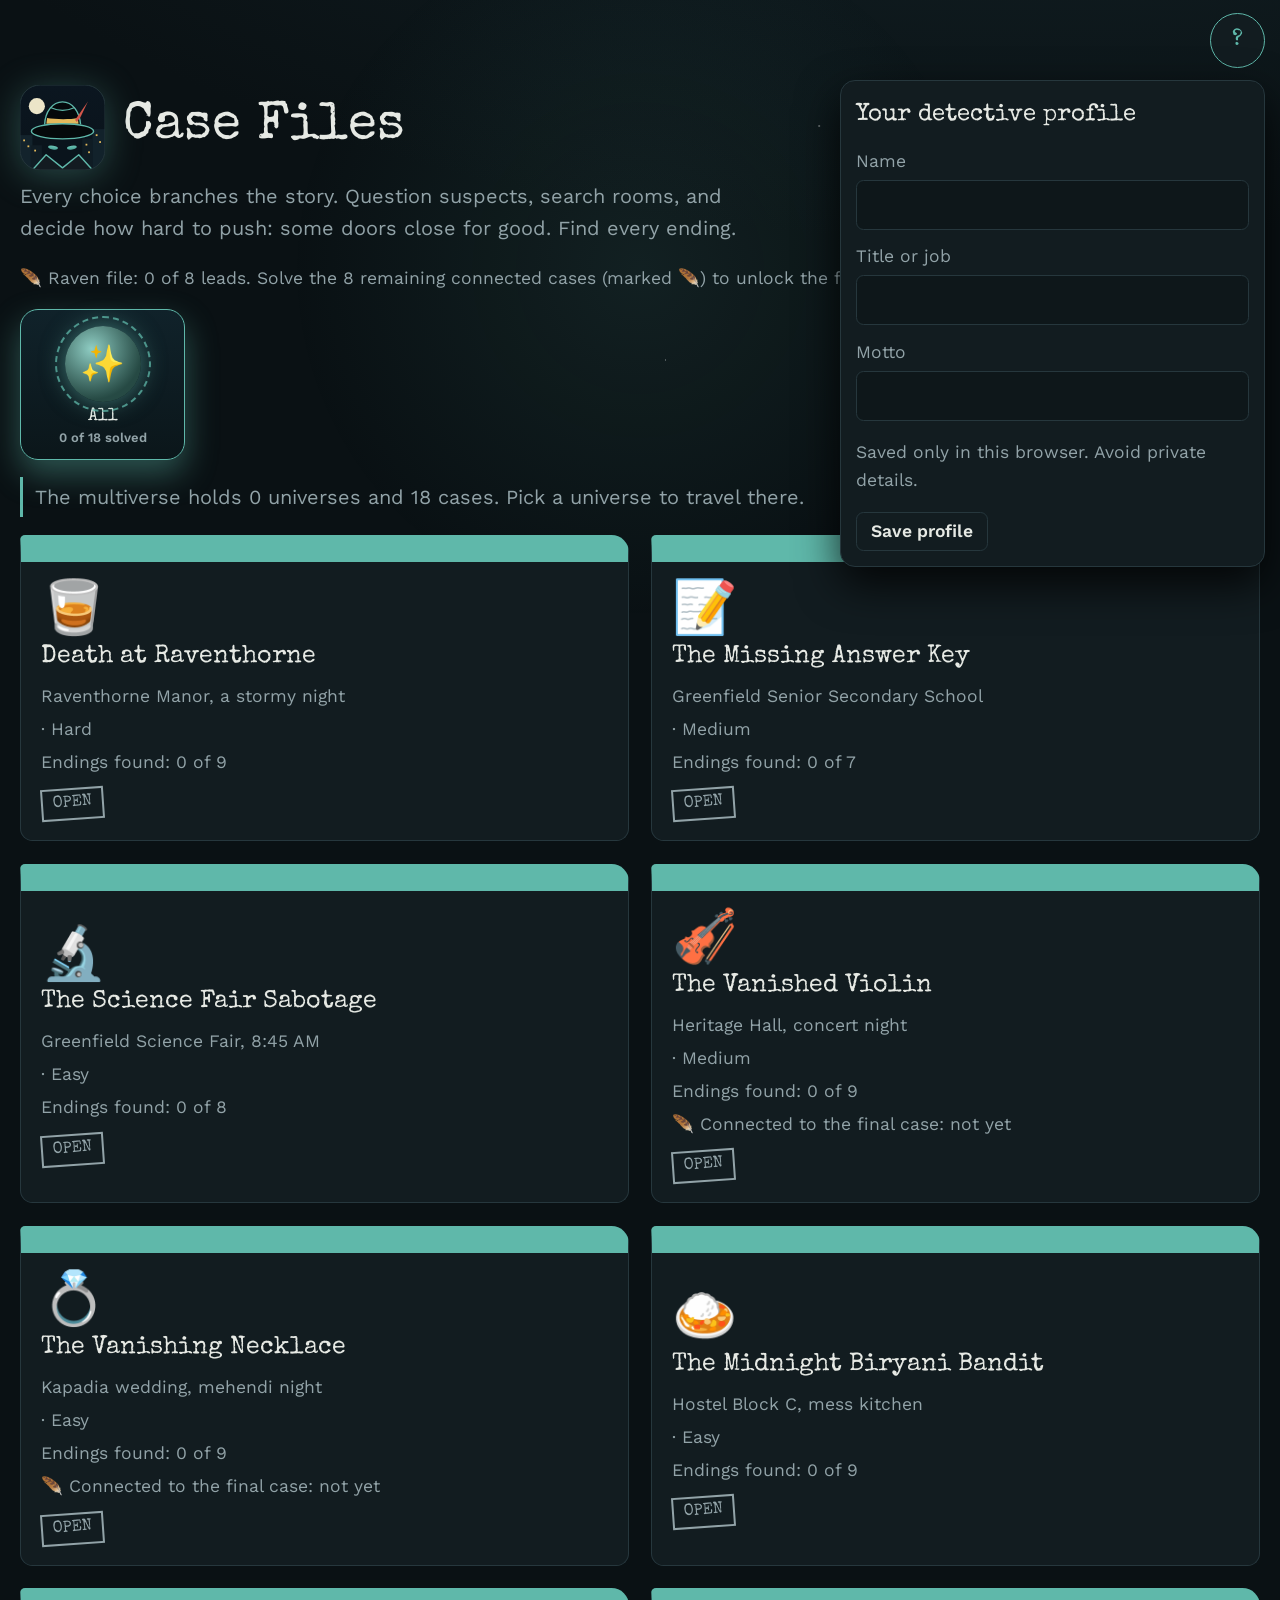
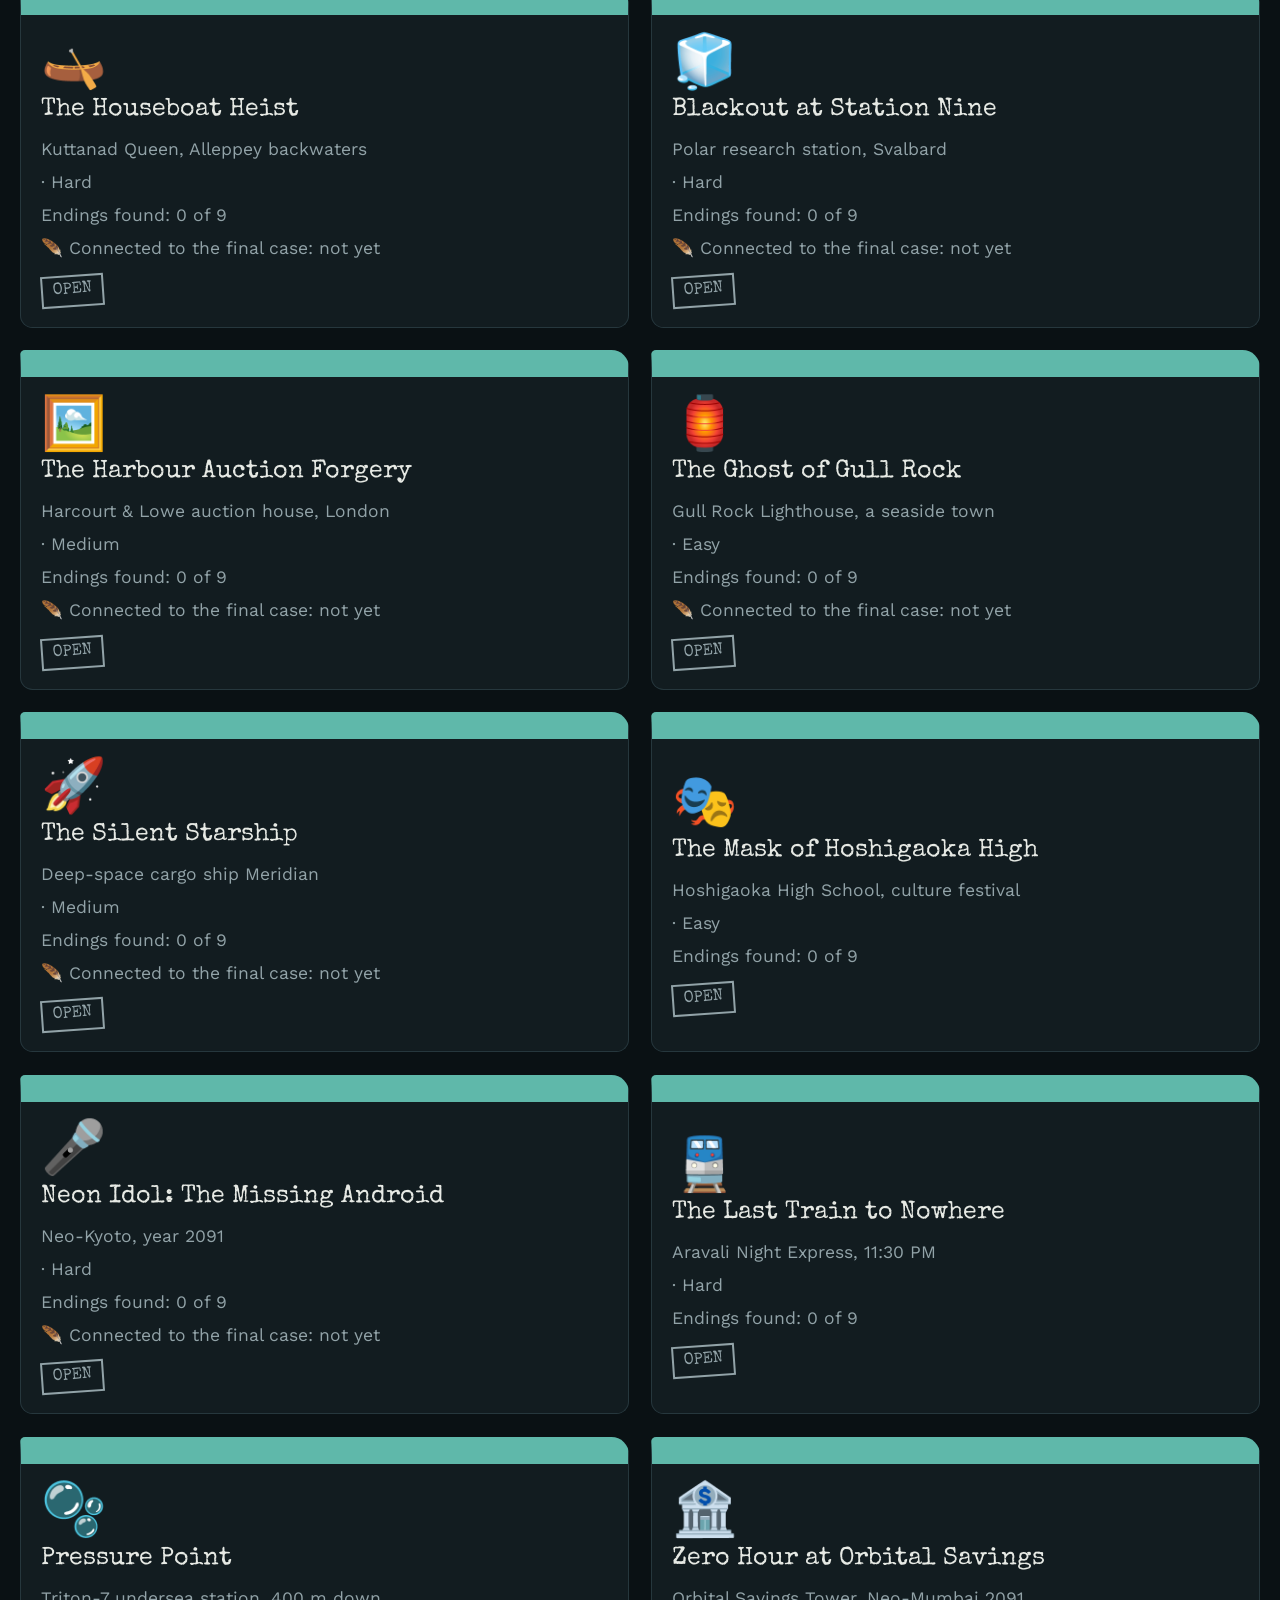
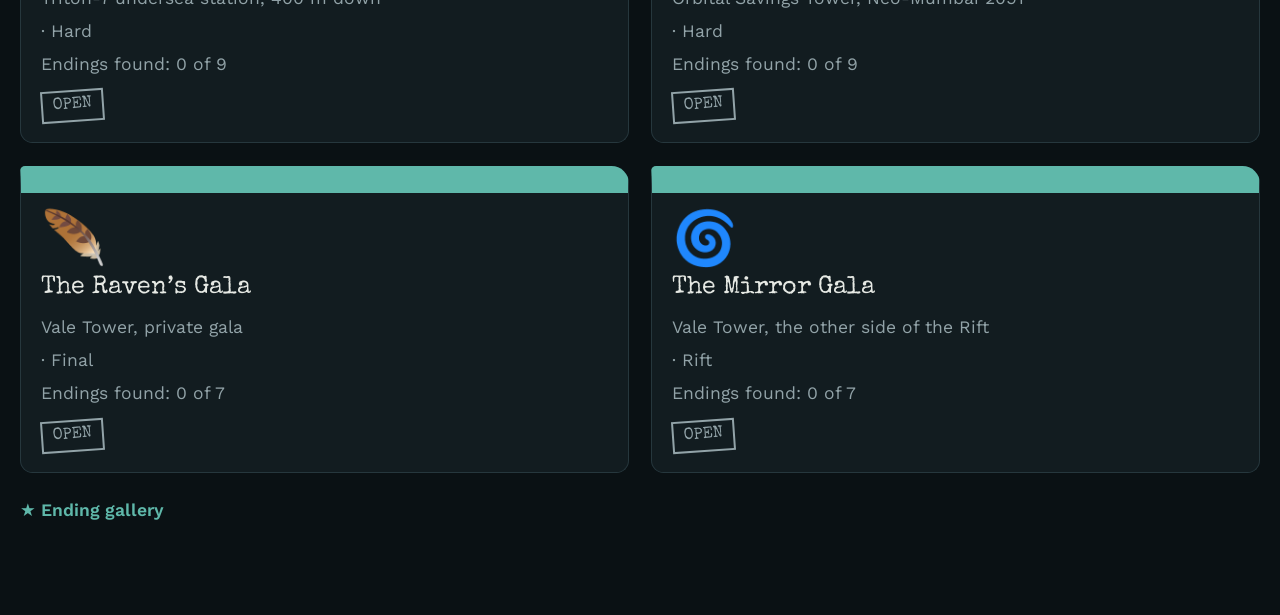
==== commit 71401c86: "Add files via upload" ====
--- a/index.html
+++ b/index.html
@@ -8,10 +8,11 @@
 <meta property="og:type" content="website">
 <meta property="og:title" content="Case Files: Choose Your Path">
 <meta property="og:description" content="Branching detective mysteries. Question suspects, search rooms, and find every ending.">
+<link rel="icon" href="favicon.ico?v=3" sizes="any">
+<link rel="icon" type="image/svg+xml" href="favicon.svg?v=3">
+<link rel="icon" type="image/png" sizes="32x32" href="favicon-32.png?v=3">
+<link rel="apple-touch-icon" href="apple-touch-icon.png?v=3">
 <meta name="theme-color" content="#0a1114">
-<link rel="icon" type="image/svg+xml" href="favicon.svg">
-<link rel="icon" type="image/png" sizes="32x32" href="favicon-32.png">
-<link rel="apple-touch-icon" href="apple-touch-icon.png">
 <link href="https://fonts.googleapis.com/css2?family=Special+Elite&family=Work+Sans:wght@400;600&display=swap" rel="stylesheet">
 <link rel="stylesheet" href="style.css">
 <link rel="stylesheet" href="fx.css">
--- a/theme.css
+++ b/theme.css
@@ -38,31 +38,3 @@
 #app[data-theme=neo] .panel,#app[data-theme=rift] .panel{clip-path:polygon(0 0,calc(100% - 18px) 0,100% 18px,100% 100%,18px 100%,0 calc(100% - 18px))}
 #app[data-theme=neo] h1,#app[data-theme=rift] h1{font-size:clamp(26px,5vw,42px);letter-spacing:.06em}
 #app[data-theme=heritage] .panel{box-shadow:inset 0 0 0 4px var(--panel),inset 0 0 0 5px #c9a14a55}
-
-/* folders (home screen) */
-#app .folder{position:relative;background:var(--f-bg,var(--panel));color:var(--f-fg,var(--text));border-color:var(--f-bd,var(--line));font-family:var(--f-font,var(--font-b))}
-#app .folder p{color:var(--f-mute,var(--mute))}
-#app .folder h3{font-family:var(--f-font,var(--font-h))}
-.folder[data-theme=classic]{--f-bg:linear-gradient(160deg,#e8d8a6,#d3bf86);--f-fg:#2a2210;--f-mute:#5d4e2c;--f-bd:#a58b45;--f-font:"Special Elite",monospace}
-.folder[data-theme=heritage]{--f-bg:linear-gradient(160deg,#2c211a,#16100d);--f-fg:#f2e6cf;--f-mute:#b9a583;--f-bd:#c9a14a;--f-font:"Playfair Display",serif;box-shadow:inset 0 0 0 4px #16100d,inset 0 0 0 5px #c9a14a66}
-.folder[data-theme=school]{--f-bg:repeating-linear-gradient(transparent 0 25px,#6b9be040 25px 26px),#fbf6e6;--f-fg:#2b2b3a;--f-mute:#5b5b70;--f-bd:#e9a86b;--f-font:"Fredoka",sans-serif;padding-left:36px!important}
-.folder[data-theme=school]::before{content:"";position:absolute;left:10px;top:36px;bottom:16px;width:10px;background:radial-gradient(circle,#0007 3.5px,transparent 4px) 0 0/10px 24px repeat-y}
-.folder[data-theme=festive]{--f-bg:linear-gradient(160deg,#4a1a2c,#2a1022);--f-fg:#ffe9c7;--f-mute:#e0b88a;--f-bd:#e3a53a;--f-font:"Playfair Display",serif;border-style:dotted}
-.folder[data-theme=coast]{--f-bg:linear-gradient(#17323a,#0f2128);--f-fg:#e6f2ee;--f-mute:#9fc0bb;--f-bd:#c9b07a;border-style:dashed}
-.folder[data-theme=polar]{--f-bg:linear-gradient(135deg,#ffffff24,#ffffff08);--f-fg:#e8f7ff;--f-mute:#a9cde0;--f-bd:#bfe9ff88;--f-font:"Share Tech Mono",monospace;backdrop-filter:blur(8px)}
-.folder[data-theme=abyss]{--f-bg:linear-gradient(#04222f,#021018);--f-fg:#d8f8ff;--f-mute:#7fb8c8;--f-bd:#1d6f8a;--f-font:"Orbitron",sans-serif;box-shadow:0 0 18px #3de0ff22}
-.folder[data-theme=rift]{--f-bg:linear-gradient(160deg,#2a1450,#0e0620);--f-fg:#efe6ff;--f-mute:#b9a3e0;--f-bd:#b98cff;--f-font:"Orbitron",sans-serif}
-.folder[data-theme=neo]{--f-bg:linear-gradient(#0b0f1c,#0b0f1c) padding-box,linear-gradient(115deg,#ff4fa3,#7c5cff,#3de0ff,#ff4fa3) border-box;--f-fg:#f4eeff;--f-mute:#a99cd0;--f-font:"Orbitron",sans-serif;border:2px solid transparent;background-size:auto,300% 100%;animation:rise2 .5s backwards,cf-holo 6s linear infinite}
-.folder[data-theme=neo] p{font-family:"Share Tech Mono",monospace}
-
-/* stamp variants */
-.folder[data-theme=heritage] .stamp{display:inline-grid;place-items:center;width:74px;height:74px;padding:0;border:0;border-radius:50% 46% 52% 48%/48% 52% 46% 50%;background:radial-gradient(circle at 35% 30%,#e8695a,#a31f1f 58%,#5e0d0d);color:#ffe3d8;font-size:12px;letter-spacing:.06em;box-shadow:0 3px 8px #000a,inset 0 0 0 5px #0000001a,inset 0 0 0 6px #ffffff22;transform:rotate(-8deg)}
-.folder[data-theme=heritage] .stamp.new{background:radial-gradient(circle at 35% 30%,#8a8e92,#4a4e52 60%,#2a2d30);color:#d7dadd}
-.folder[data-theme=school] .stamp{border:3px solid #c0392b;background:#c0392b;color:#fff;border-radius:6px 8px 5px 9px;font-family:"Fredoka",sans-serif;letter-spacing:.12em;padding:2px 12px;transform:rotate(3deg);box-shadow:inset 0 0 0 2px #fff6,0 2px 0 #7e2218}
-.folder[data-theme=school] .stamp.new{background:transparent;color:#c0392b;box-shadow:none}
-.folder[data-theme=neo] .stamp,.folder[data-theme=abyss] .stamp,.folder[data-theme=rift] .stamp{border:0;padding:3px 14px;border-radius:999px;color:#06070f;font-family:"Orbitron",sans-serif;font-size:12px;letter-spacing:.14em;background:linear-gradient(115deg,#ff4fa3,#7c5cff,#3de0ff,#7cffb2,#ff4fa3);background-size:300% 100%;animation:cf-holo 4s linear infinite;transform:none;box-shadow:0 0 14px #7c5cff88}
-.folder[data-theme=neo] .stamp.new,.folder[data-theme=abyss] .stamp.new,.folder[data-theme=rift] .stamp.new{background:transparent;color:var(--f-mute);border:1px solid var(--f-mute);box-shadow:none;animation:none}
-.folder[data-theme=festive] .stamp{border:0;color:#3a1a00;background:linear-gradient(#ffd97a,#e2a63a);padding:3px 18px;clip-path:polygon(0 0,100% 0,92% 50%,100% 100%,0 100%,8% 50%);transform:rotate(-3deg)}
-.folder[data-theme=festive] .stamp.new{background:#8a6a3a;color:#f6e3c2}
-.folder[data-theme=coast] .stamp{border:2px solid #c9b07a;color:#e8d8a6;background:linear-gradient(#3a5a62,#223c44);border-radius:4px;transform:none;box-shadow:inset 0 0 0 2px #0006}
-.folder[data-theme=polar] .stamp{border:2px dashed #bfe9ff;color:#bfe9ff;border-radius:10px}
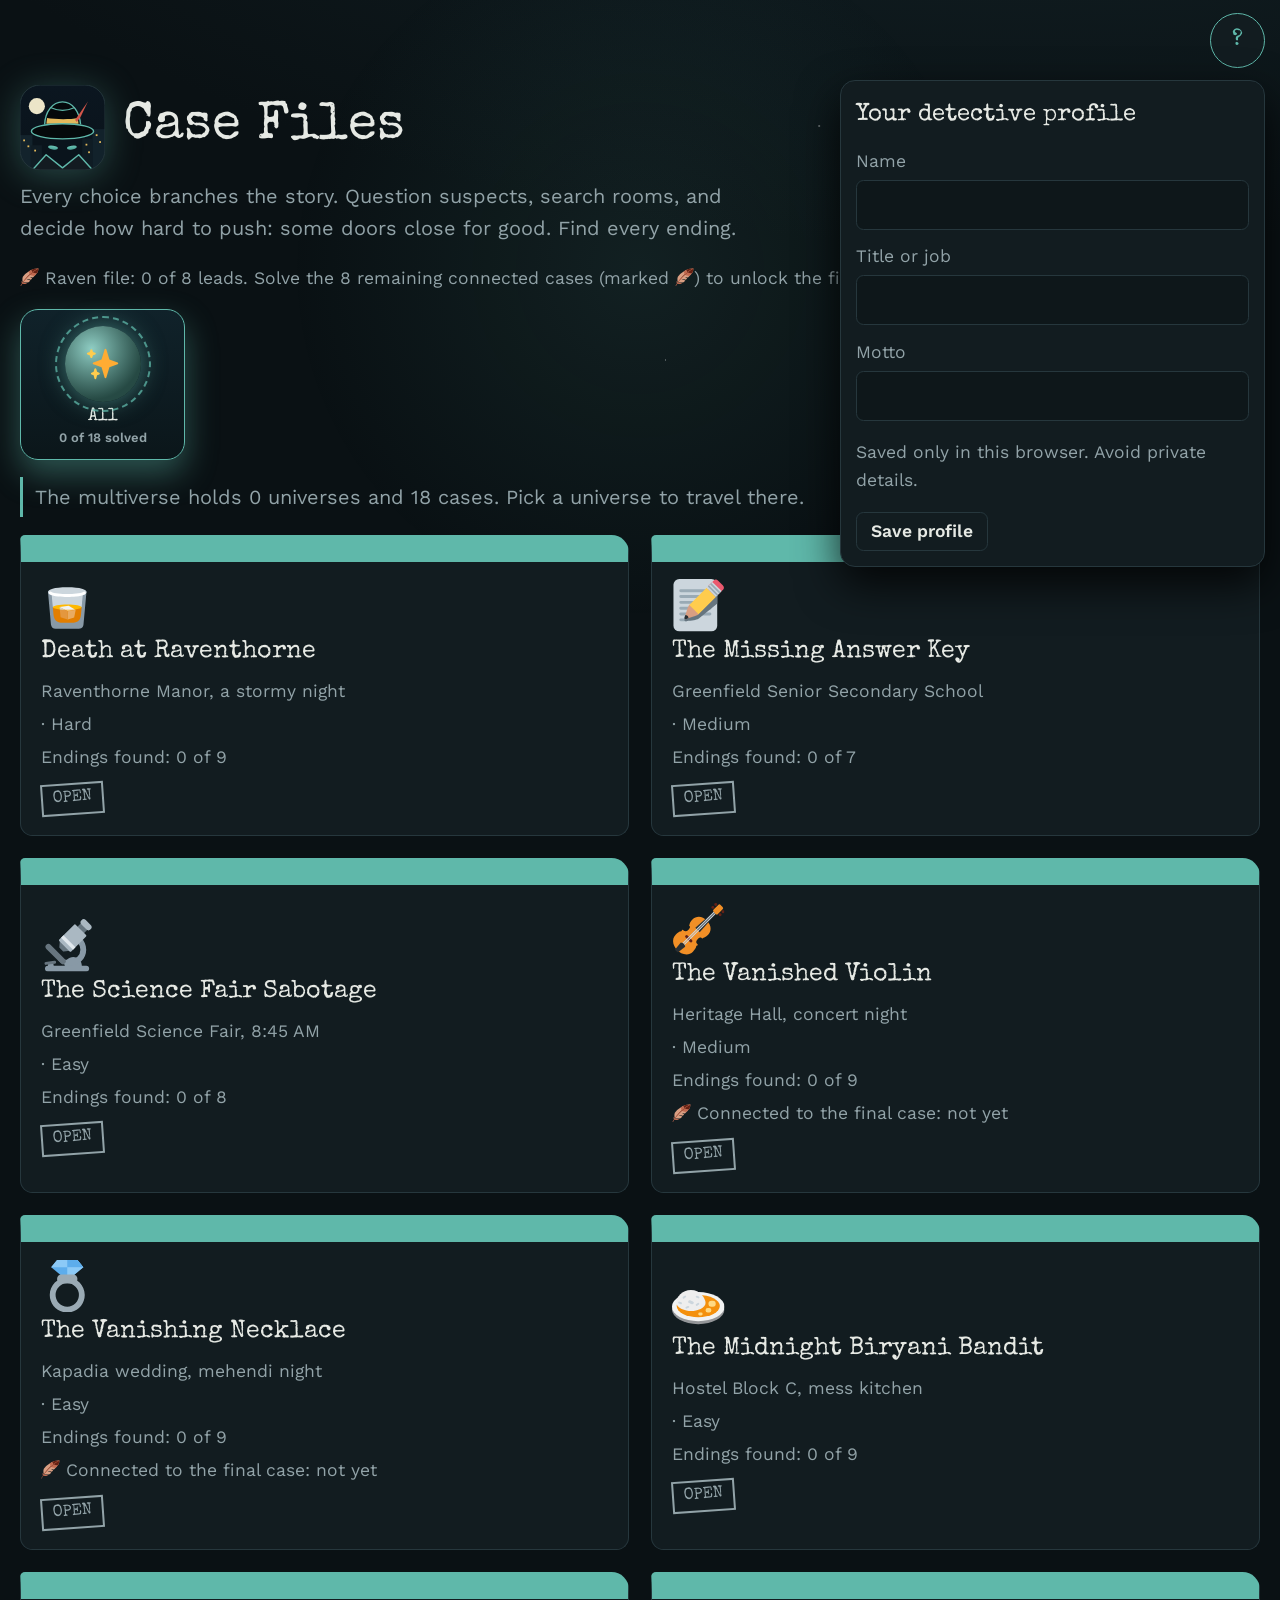
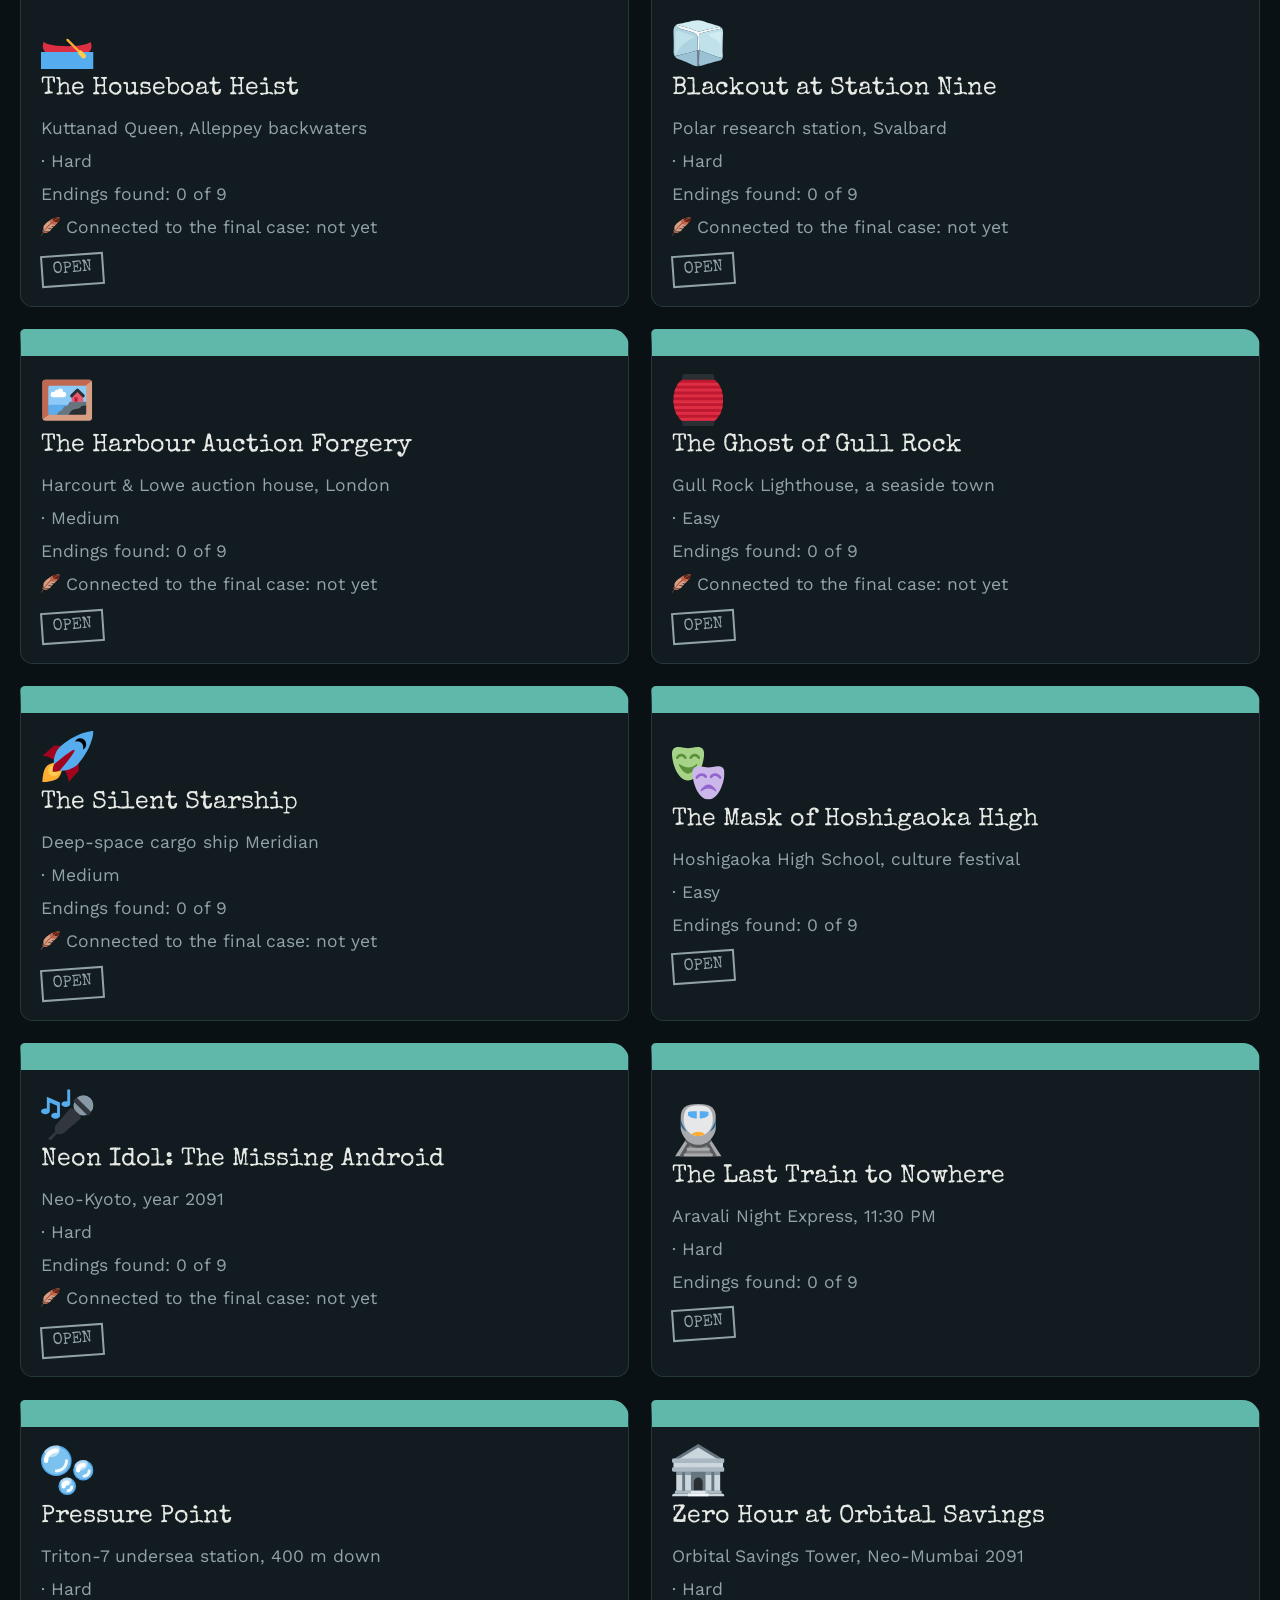
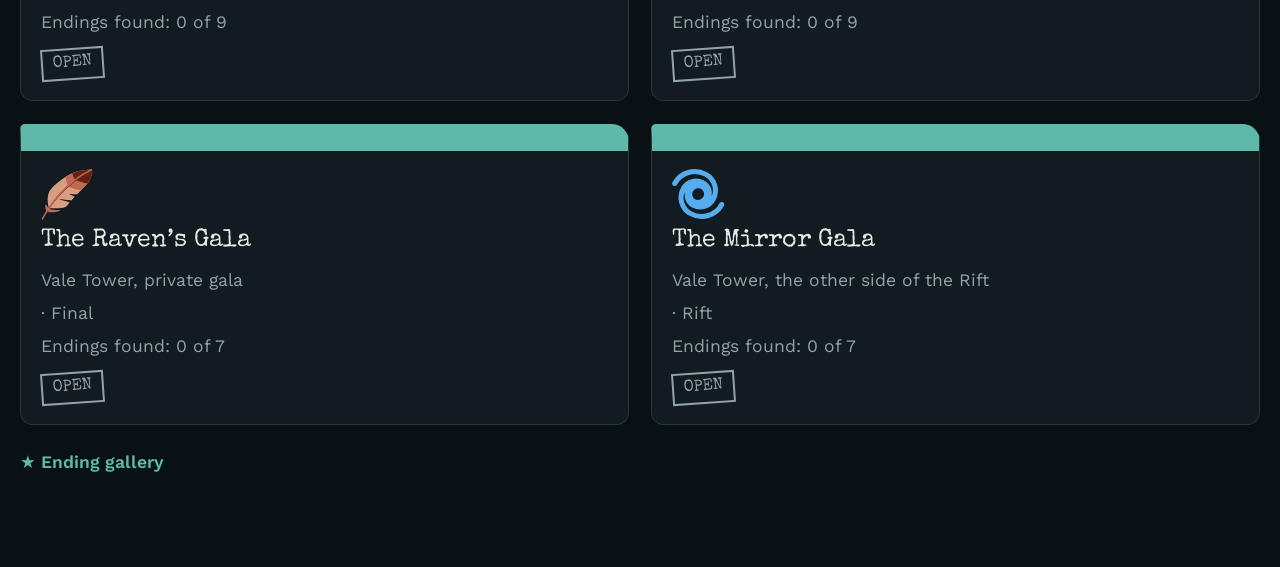
==== commit b5087b01: "Add files via upload" ====
--- a/index.html
+++ b/index.html
@@ -48,6 +48,8 @@
 <script src="epilogue.js"></script>
 <script src="timeline.js"></script>
 <script src="timelines.js"></script>
+<script src="emoji-data.js"></script>
+<script src="emoji.js"></script>
 <script src="art.js"></script>
 <script src="faces.js"></script>
 <script src="stage.js"></script>
--- a/fx.css
+++ b/fx.css
@@ -151,3 +151,35 @@
 .cine .cepi{margin:6px 0 4px;text-align:left}
 .cine .cepi .cfx{background:transparent;box-shadow:none;padding:6px 2px;cursor:default;font-size:17px;gap:12px}
 .cine .cepi .cfx-hint{display:none}
+
+/* living scenery (twinkling stars, drifting clouds and fog) */
+.tw{animation:cf-twk 4.5s ease-in-out infinite alternate}
+.cl{animation:cf-cloud 70s ease-in-out infinite alternate}
+.fog{animation:cf-fog 28s ease-in-out infinite alternate}
+@keyframes cf-twk{from{opacity:.15}to{opacity:1}}
+@keyframes cf-cloud{to{transform:translateX(40px)}}
+@keyframes cf-fog{to{transform:translateX(-60px)}}
+
+/* bundled emoji icons */
+.emo{display:inline-block;width:1.08em;height:1.08em;vertical-align:-.17em;flex:none;pointer-events:none}
+.fi .emo,.ic .emo,.wp-ic .emo,.cicon .emo,.prop .emo{display:block;width:1em;height:1em;vertical-align:baseline}
+.oi .emo{width:.92em;height:.92em;vertical-align:baseline}
+
+/* polish: ambient fade, scenery breathing, card sheen, stamps, confetti, ending rays, press feedback */
+#fxc{opacity:0;transition:opacity 1.8s ease}
+#fxc.on{opacity:1}
+.stage .layer:nth-child(1) svg{animation:cf-breathe 24s ease-in-out infinite alternate}
+@keyframes cf-breathe{to{transform:scale(1.05)}}
+.folder{overflow:hidden}
+.folder::after{content:"";position:absolute;inset:0;pointer-events:none;background:linear-gradient(115deg,transparent 38%,rgba(255,255,255,.1) 50%,transparent 62%);transform:translateX(-130%);transition:transform .9s cubic-bezier(.2,.7,.2,1)}
+.folder:hover::after{transform:translateX(130%)}
+.stamp:not(.new){animation:cf-stampin .5s cubic-bezier(.2,1.6,.4,1) .45s backwards}
+@keyframes cf-stampin{from{opacity:0;transform:rotate(-18deg) scale(2.4)}}
+.choice:active{transform:scale(.985)!important}
+.cf i{position:absolute;top:-24px;width:var(--w);height:var(--h);background:var(--c);opacity:.95;border-radius:1px;animation:cf-conf var(--t) cubic-bezier(.2,.7,.35,1) var(--d) forwards}
+.cf i.st{height:var(--w);border-radius:0;clip-path:polygon(50% 0,62% 36%,100% 38%,70% 60%,80% 100%,50% 76%,20% 100%,30% 60%,0 38%,38% 36%)}
+@keyframes cf-conf{0%{transform:translate3d(0,0,0) rotate(0)}100%{transform:translate3d(var(--x),108vh,0) rotate(var(--r));opacity:0}}
+.cine .grade{overflow:hidden}
+.cine.k-master .grade::before,.cine.k-win .grade::before,.cine.k-secret .grade::before{content:"";position:absolute;left:50%;top:36%;width:170vmax;height:170vmax;margin:-85vmax 0 0 -85vmax;background:repeating-conic-gradient(from 0deg,var(--ray,rgba(255,225,150,.08)) 0 6deg,transparent 6deg 18deg);-webkit-mask:radial-gradient(circle,#000 0,transparent 55%);mask:radial-gradient(circle,#000 0,transparent 55%);animation:cf-spin 70s linear infinite}
+.cine.k-win .grade{--ray:rgba(127,212,154,.09)}
+.cine.k-secret .grade{--ray:rgba(185,140,255,.1)}
